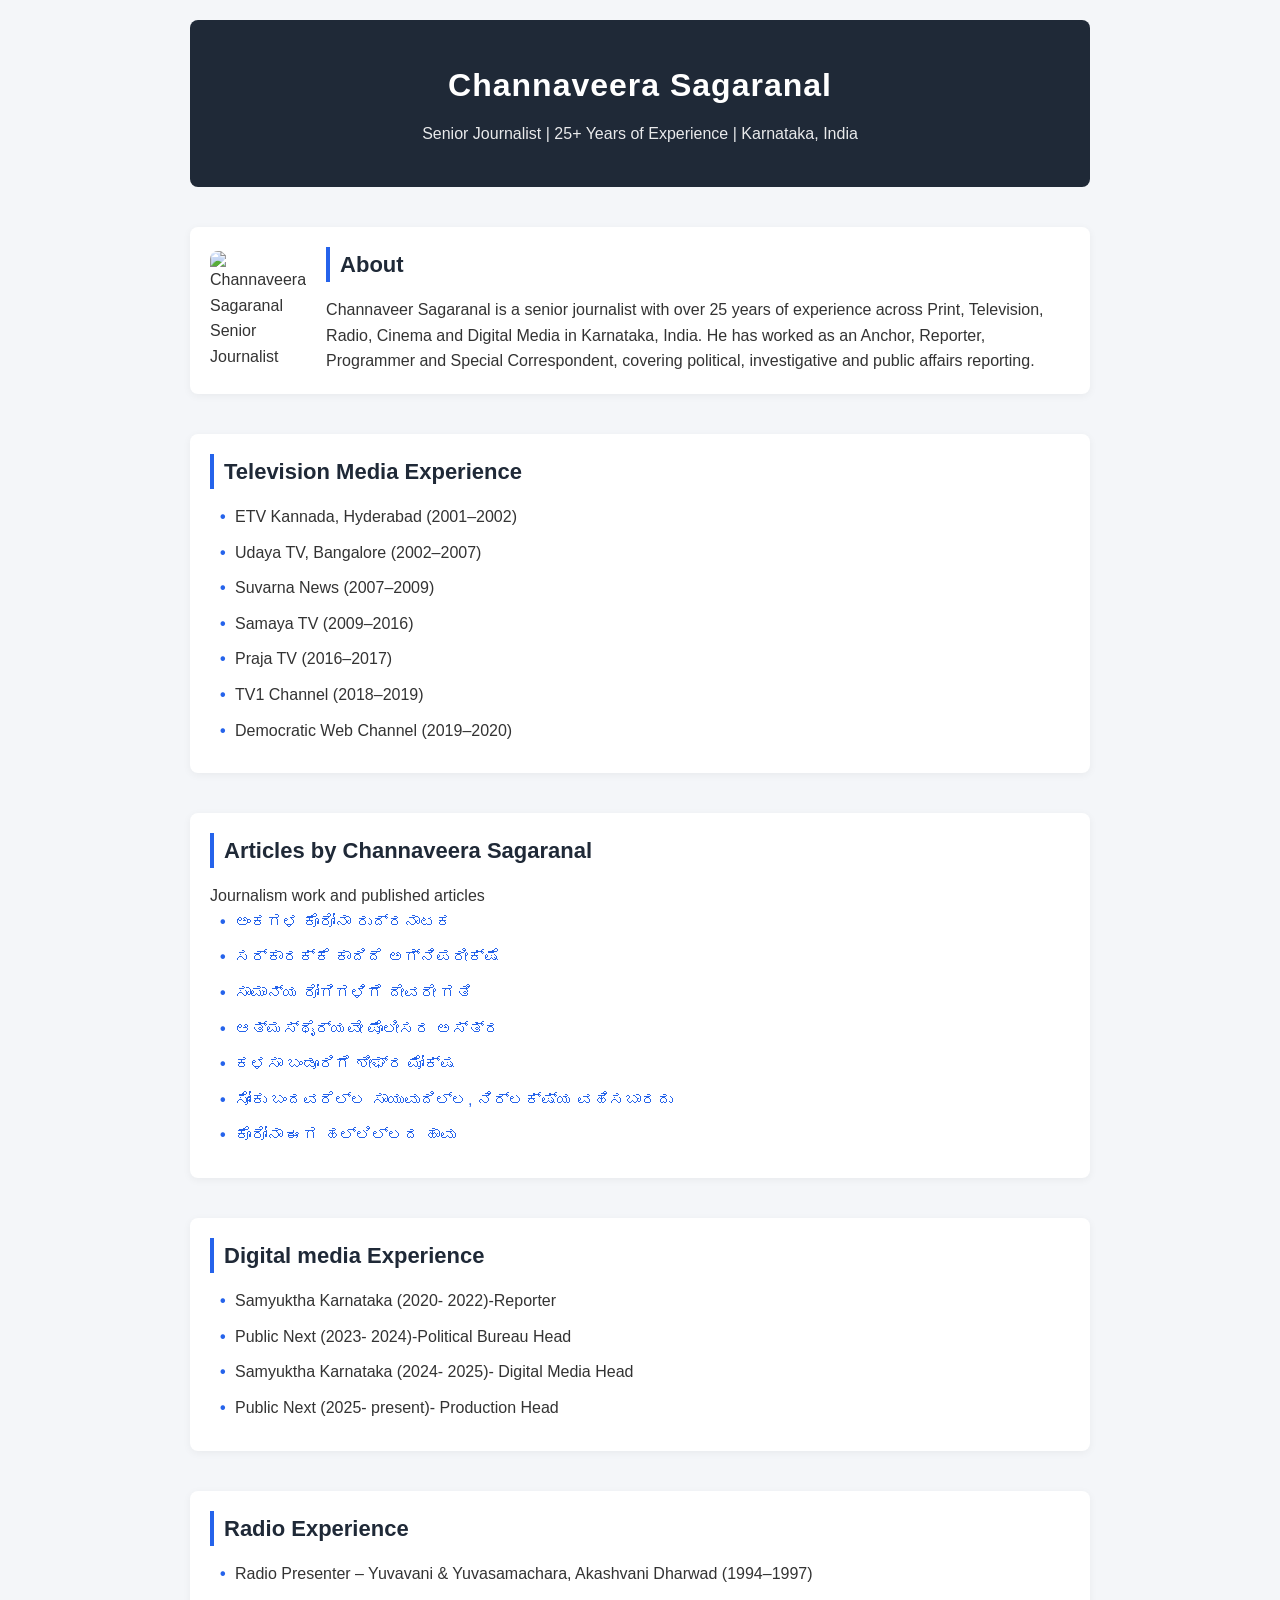
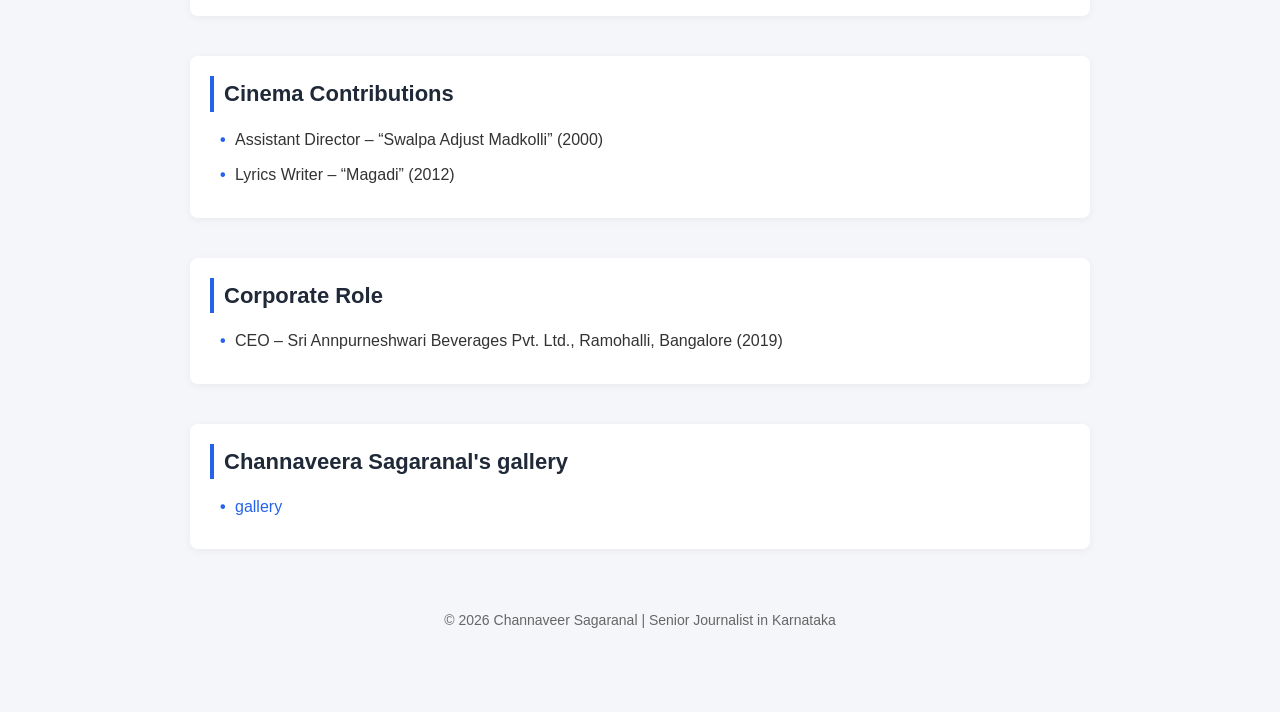
==== index.html @ fa9f724e "Add files via upload add website files" ====
<!DOCTYPE html>
<html lang="en">
<head>
    <meta charset="UTF-8">
    <title>Channaveera Sagaranal – Senior Journalist in Karnataka | 25+ Years Experience</title>

    <meta name="description" content="Channaveera Sagaranal is a senior journalist in Karnataka, India with over 25 years of experience in print, television, radio, cinema and digital media. Currently Special Correspondent at Samyuka Karnataka.">
    
    <meta name="author" content="Channaveera Sagaranal">
    <meta name="viewport" content="width=device-width, initial-scale=1.0">
    <meta name="robots" content="index, follow">

    <!-- Open Graph -->
    <meta property="og:title" content="Channaveer Sagaranal – Senior Journalist">
    <meta property="og:description" content="25+ Years of Journalism Experience in Karnataka, India">
    <meta property="og:type" content="website">

    <!-- Structured Data -->
<script type="application/ld+json">
{
  "@context": "https://schema.org",
  "@type": "Person",
  "name": "Channaveera Sagaranal",
  "jobTitle": "Senior Journalist",
  "nationality": "Indian",
  "url": "https://channaveerasagaranal.com",
  "sameAs": [
    "https://www.facebook.com/share/1DcLo7NLi9/",
    "https://x.com/channaveera2016"
  ],
  "image": "https://channaveerasagaranal.com/images/channaveera-sagaranal.jpg"
}
</script>

    <link rel="stylesheet" href="style.css">
</head>

<body>

<header>
    <h1>Channaveera Sagaranal</h1>
    <p>Senior Journalist | 25+ Years of Experience | Karnataka, India</p>
</header>

<section class="about">
    <img src="/images/profile.jpg" alt="Channaveera Sagaranal Senior Journalist" >
    <div>
        <h2>About</h2>
        <p>
            Channaveer Sagaranal is a senior journalist with over 25 years of experience 
            across Print, Television, Radio, Cinema and Digital Media in Karnataka, India. 
            He has worked as an Anchor, Reporter, Programmer and Special Correspondent, 
            covering political, investigative and public affairs reporting.
        </p>
        
    </div>
</section>


<section>
    <h2>Television Media Experience</h2>
    <ul>
        <li>ETV Kannada, Hyderabad (2001–2002)</li>
        <li>Udaya TV, Bangalore (2002–2007)</li>
        <li>Suvarna News (2007–2009)</li>
        <li>Samaya TV (2009–2016)</li>
        <li>Praja TV (2016–2017)</li>
        <li>TV1 Channel (2018–2019)</li>
        <li>Democratic Web Channel (2019–2020)</li>
    </ul>
</section>
<section>
    <h2>Articles by Channaveera Sagaranal</h2>
    <p>Journalism work and published articles</p>
    <ul>
        <li><a href="/images/article4.jpg">ಅಂಕಗಳ ಕೊರೋನಾ ರುದ್ರನಾಟಕ</a></li>
        <li><a href="/images/article1.jpg">ಸರ್ಕಾರಕ್ಕೆ ಕಾದಿದೆ ಅಗ್ನಿಪರೀಕ್ಷೆ</a></li>
        <li><a href="/images/article2.jpg">ಸಾಮಾನ್ಯ ರೋಗಿಗಳಿಗೆ ದೇವರೇ ಗತಿ</a></li>
        <li><a href="/images/article3.jpg">ಆತ್ಮಸ್ಥೈರ್ಯವೇ ಪೊಲೀಸರ ಅಸ್ತ್ರ</a></li>
        <li><a href="/images/article5.jpg">ಕಳಸಾ ಬಂಡೂರಿಗೆ ಶೀಘ್ರ ಮೋಕ್ಷ</a></li>
        <li><a href="/images/article6.jpg">ಸೋಂಕು ಬಂದವರೆಲ್ಲ ಸಾಯುವುದಿಲ್ಲ, ನಿರ್ಲಕ್ಷ್ಯ ವಹಿಸಬಾರದು</a></li>
        <li><a href="/images/article7.jpg">ಕೊರೋನಾ ಈಗ ಹಲ್ಲಿಲ್ಲದ ಹಾವು</a></li>


    </ul>
    
</section>
<section>
    <h2>Digital media Experience</h2>
    <ul>
        <li>Samyuktha Karnataka (2020- 2022)-Reporter </li>
        <li>Public Next (2023- 2024)-Political Bureau Head</li>
        <li>Samyuktha Karnataka (2024- 2025)- Digital Media Head </li>
        <li>Public Next (2025- present)- Production Head </li>
    </ul>
</section>
<section>
    <h2>Radio Experience</h2>
    <ul>
        <li>Radio Presenter – Yuvavani & Yuvasamachara, Akashvani Dharwad (1994–1997)</li>
    </ul>
</section>

<section>
    <h2>Cinema Contributions</h2>
    <ul>
        <li>Assistant Director – “Swalpa Adjust Madkolli” (2000)</li>
        <li>Lyrics Writer – “Magadi” (2012)</li>
    </ul>
</section>

<section>
    <h2>Corporate Role</h2>
    <ul>
        <li>CEO – Sri Annpurneshwari Beverages Pvt. Ltd., Ramohalli, Bangalore (2019)</li>
    </ul>
</section>
<section>
    <h2>Channaveera Sagaranal's gallery</h2>
    <ul>
        <li><a href="/gallery.html">gallery</a></li>
    </ul>
</section> 

<footer>
    <p>© 2026 Channaveer Sagaranal | Senior Journalist in Karnataka</p>
</footer>

</body>
</html>
---- style.css ----
/* Reset */
* {
    margin: 0;
    padding: 0;
    box-sizing: border-box;
}

/* Body */
body {
    font-family: 'Segoe UI', Arial, sans-serif;
    line-height: 1.6;
    background-color: #f4f6f9;
    color: #333;
    padding: 20px;
}

/* Container */
section, header, footer {
    max-width: 900px;
    margin: auto;
    margin-bottom: 40px;
}

/* Header */
header {
    text-align: center;
    padding: 40px 20px;
    background-color: #1f2937;
    color: white;
    border-radius: 8px;
}
header:hover{
    background-color:black;
}
header h1 {
    font-size: 32px;
    margin-bottom: 10px;
    letter-spacing: 1px;
}

header p {
    font-size: 16px;
    opacity: 0.9;
}

/* Section Titles */
h2 {
    font-size: 22px;
    margin-bottom: 15px;
    color: #1f2937;
    border-left: 4px solid #2563eb;
    padding-left: 10px;
}

/* Lists */
ul {
    list-style: none;
    padding-left: 10px;
}

ul li {
    margin-bottom: 10px;
    padding-left: 15px;
    position: relative;
}

ul li::before {
    content: "•";
    color: #2563eb;
    font-weight: bold;
    position: absolute;
    left: 0;
}

/* About Section */
.about {
    display: flex;
    align-items: center;
    gap: 20px;
    background: white;
    padding: 20px;
    border-radius: 8px;
    box-shadow: 0 2px 8px rgba(0,0,0,0.05);
}

.about img {
    width: 180px;
    border-radius: 8px;
}

/* Sections */
section {
    background: white;
    padding: 20px;
    border-radius: 8px;
    box-shadow: 0 2px 8px rgba(0,0,0,0.05);
}

/* Links */
a {
    color: #2563eb;
    text-decoration: none;
}

a:hover {
    text-decoration: underline;
}

/* Footer */
footer {
    text-align: center;
    font-size: 14px;
    color: #666;
    padding: 20px;
}

/* Mobile Responsive */
@media (max-width: 768px) {
    .about {
        flex-direction: column;
        text-align: center;
    }

    .about img {
        width: 140px;
    }

    header h1 {
        font-size: 26px;
    }
}
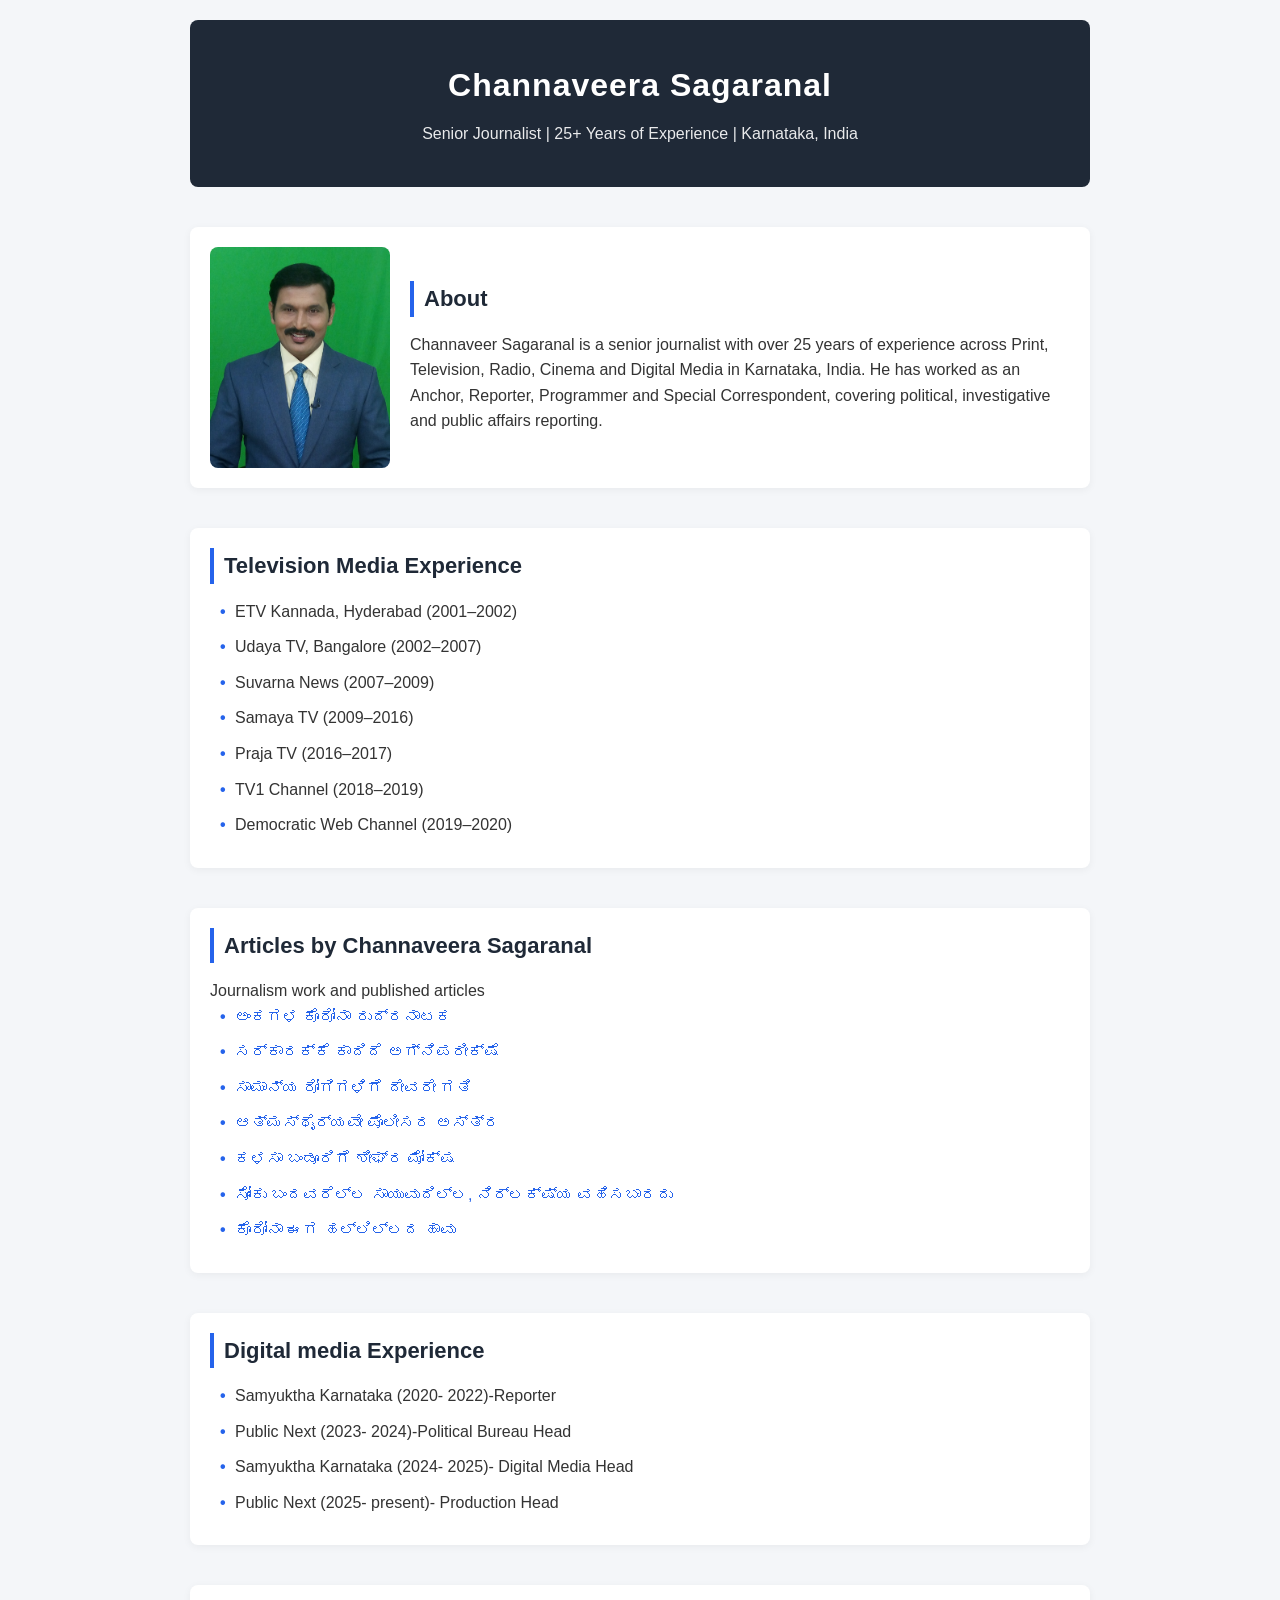
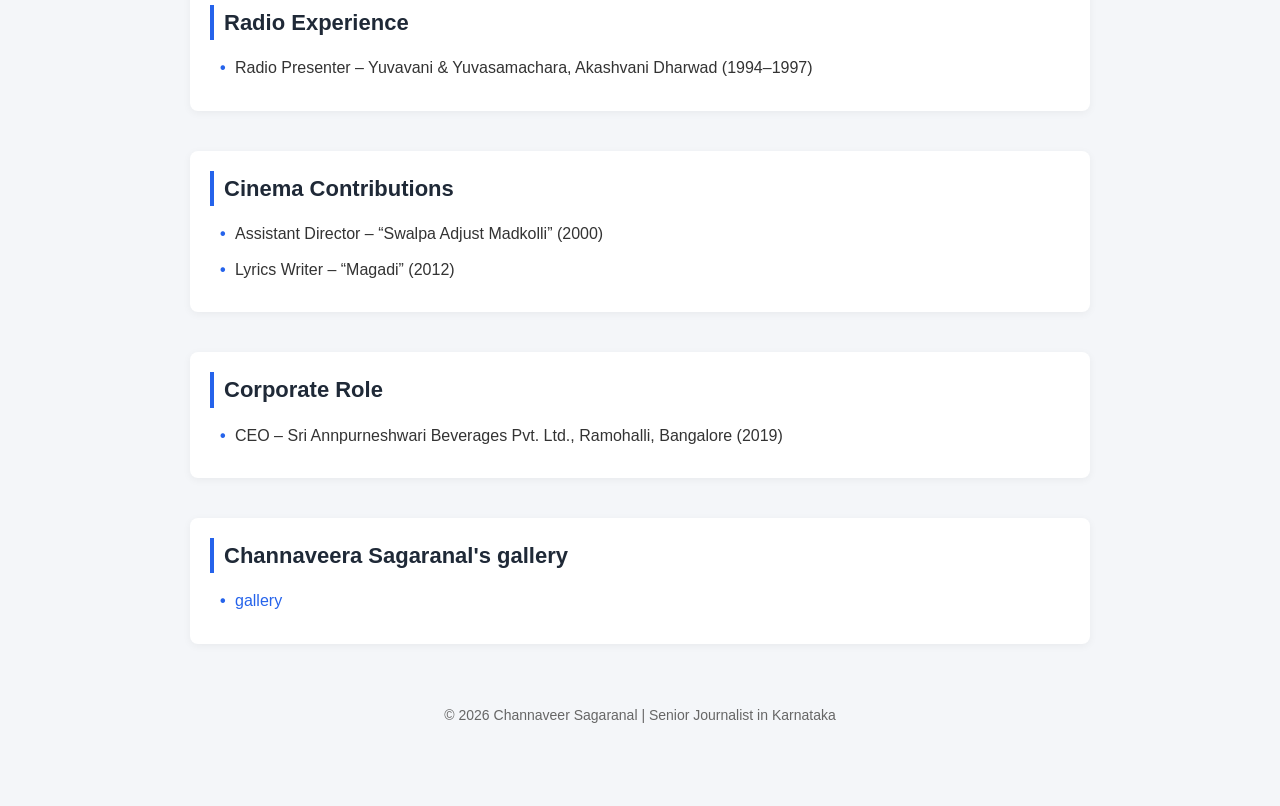
==== commit 5637478b: "Initial commit with all website files including images and videos" ====
--- a/index.html
+++ b/index.html
@@ -1,130 +1,130 @@
-<!DOCTYPE html>
-<html lang="en">
-<head>
-    <meta charset="UTF-8">
-    <title>Channaveera Sagaranal – Senior Journalist in Karnataka | 25+ Years Experience</title>
-
-    <meta name="description" content="Channaveera Sagaranal is a senior journalist in Karnataka, India with over 25 years of experience in print, television, radio, cinema and digital media. Currently Special Correspondent at Samyuka Karnataka.">
-    
-    <meta name="author" content="Channaveera Sagaranal">
-    <meta name="viewport" content="width=device-width, initial-scale=1.0">
-    <meta name="robots" content="index, follow">
-
-    <!-- Open Graph -->
-    <meta property="og:title" content="Channaveer Sagaranal – Senior Journalist">
-    <meta property="og:description" content="25+ Years of Journalism Experience in Karnataka, India">
-    <meta property="og:type" content="website">
-
-    <!-- Structured Data -->
-<script type="application/ld+json">
-{
-  "@context": "https://schema.org",
-  "@type": "Person",
-  "name": "Channaveera Sagaranal",
-  "jobTitle": "Senior Journalist",
-  "nationality": "Indian",
-  "url": "https://channaveerasagaranal.com",
-  "sameAs": [
-    "https://www.facebook.com/share/1DcLo7NLi9/",
-    "https://x.com/channaveera2016"
-  ],
-  "image": "https://channaveerasagaranal.com/images/channaveera-sagaranal.jpg"
-}
-</script>
-
-    <link rel="stylesheet" href="style.css">
-</head>
-
-<body>
-
-<header>
-    <h1>Channaveera Sagaranal</h1>
-    <p>Senior Journalist | 25+ Years of Experience | Karnataka, India</p>
-</header>
-
-<section class="about">
-    <img src="/images/profile.jpg" alt="Channaveera Sagaranal Senior Journalist" >
-    <div>
-        <h2>About</h2>
-        <p>
-            Channaveer Sagaranal is a senior journalist with over 25 years of experience 
-            across Print, Television, Radio, Cinema and Digital Media in Karnataka, India. 
-            He has worked as an Anchor, Reporter, Programmer and Special Correspondent, 
-            covering political, investigative and public affairs reporting.
-        </p>
-        
-    </div>
-</section>
-
-
-<section>
-    <h2>Television Media Experience</h2>
-    <ul>
-        <li>ETV Kannada, Hyderabad (2001–2002)</li>
-        <li>Udaya TV, Bangalore (2002–2007)</li>
-        <li>Suvarna News (2007–2009)</li>
-        <li>Samaya TV (2009–2016)</li>
-        <li>Praja TV (2016–2017)</li>
-        <li>TV1 Channel (2018–2019)</li>
-        <li>Democratic Web Channel (2019–2020)</li>
-    </ul>
-</section>
-<section>
-    <h2>Articles by Channaveera Sagaranal</h2>
-    <p>Journalism work and published articles</p>
-    <ul>
-        <li><a href="/images/article4.jpg">ಅಂಕಗಳ ಕೊರೋನಾ ರುದ್ರನಾಟಕ</a></li>
-        <li><a href="/images/article1.jpg">ಸರ್ಕಾರಕ್ಕೆ ಕಾದಿದೆ ಅಗ್ನಿಪರೀಕ್ಷೆ</a></li>
-        <li><a href="/images/article2.jpg">ಸಾಮಾನ್ಯ ರೋಗಿಗಳಿಗೆ ದೇವರೇ ಗತಿ</a></li>
-        <li><a href="/images/article3.jpg">ಆತ್ಮಸ್ಥೈರ್ಯವೇ ಪೊಲೀಸರ ಅಸ್ತ್ರ</a></li>
-        <li><a href="/images/article5.jpg">ಕಳಸಾ ಬಂಡೂರಿಗೆ ಶೀಘ್ರ ಮೋಕ್ಷ</a></li>
-        <li><a href="/images/article6.jpg">ಸೋಂಕು ಬಂದವರೆಲ್ಲ ಸಾಯುವುದಿಲ್ಲ, ನಿರ್ಲಕ್ಷ್ಯ ವಹಿಸಬಾರದು</a></li>
-        <li><a href="/images/article7.jpg">ಕೊರೋನಾ ಈಗ ಹಲ್ಲಿಲ್ಲದ ಹಾವು</a></li>
-
-
-    </ul>
-    
-</section>
-<section>
-    <h2>Digital media Experience</h2>
-    <ul>
-        <li>Samyuktha Karnataka (2020- 2022)-Reporter </li>
-        <li>Public Next (2023- 2024)-Political Bureau Head</li>
-        <li>Samyuktha Karnataka (2024- 2025)- Digital Media Head </li>
-        <li>Public Next (2025- present)- Production Head </li>
-    </ul>
-</section>
-<section>
-    <h2>Radio Experience</h2>
-    <ul>
-        <li>Radio Presenter – Yuvavani & Yuvasamachara, Akashvani Dharwad (1994–1997)</li>
-    </ul>
-</section>
-
-<section>
-    <h2>Cinema Contributions</h2>
-    <ul>
-        <li>Assistant Director – “Swalpa Adjust Madkolli” (2000)</li>
-        <li>Lyrics Writer – “Magadi” (2012)</li>
-    </ul>
-</section>
-
-<section>
-    <h2>Corporate Role</h2>
-    <ul>
-        <li>CEO – Sri Annpurneshwari Beverages Pvt. Ltd., Ramohalli, Bangalore (2019)</li>
-    </ul>
-</section>
-<section>
-    <h2>Channaveera Sagaranal's gallery</h2>
-    <ul>
-        <li><a href="/gallery.html">gallery</a></li>
-    </ul>
-</section> 
-
-<footer>
-    <p>© 2026 Channaveer Sagaranal | Senior Journalist in Karnataka</p>
-</footer>
-
-</body>
+<!DOCTYPE html>
+<html lang="en">
+<head>
+    <meta charset="UTF-8">
+    <title>Channaveera Sagaranal – Senior Journalist in Karnataka | 25+ Years Experience</title>
+
+    <meta name="description" content="Channaveera Sagaranal is a senior journalist in Karnataka, India with over 25 years of experience in print, television, radio, cinema and digital media. Currently Special Correspondent at Samyuka Karnataka.">
+    
+    <meta name="author" content="Channaveera Sagaranal">
+    <meta name="viewport" content="width=device-width, initial-scale=1.0">
+    <meta name="robots" content="index, follow">
+
+    <!-- Open Graph -->
+    <meta property="og:title" content="Channaveer Sagaranal – Senior Journalist">
+    <meta property="og:description" content="25+ Years of Journalism Experience in Karnataka, India">
+    <meta property="og:type" content="website">
+
+    <!-- Structured Data -->
+<script type="application/ld+json">
+{
+  "@context": "https://schema.org",
+  "@type": "Person",
+  "name": "Channaveera Sagaranal",
+  "jobTitle": "Senior Journalist",
+  "nationality": "Indian",
+  "url": "https://channaveerasagaranal.com",
+  "sameAs": [
+    "https://www.facebook.com/share/1DcLo7NLi9/",
+    "https://x.com/channaveera2016"
+  ],
+  "image": "https://channaveerasagaranal.com/images/channaveera-sagaranal.jpg"
+}
+</script>
+
+    <link rel="stylesheet" href="style.css">
+</head>
+
+<body>
+
+<header>
+    <h1>Channaveera Sagaranal</h1>
+    <p>Senior Journalist | 25+ Years of Experience | Karnataka, India</p>
+</header>
+
+<section class="about">
+    <img src="/images/profile.jpg" alt="Channaveera Sagaranal Senior Journalist" >
+    <div>
+        <h2>About</h2>
+        <p>
+            Channaveer Sagaranal is a senior journalist with over 25 years of experience 
+            across Print, Television, Radio, Cinema and Digital Media in Karnataka, India. 
+            He has worked as an Anchor, Reporter, Programmer and Special Correspondent, 
+            covering political, investigative and public affairs reporting.
+        </p>
+        
+    </div>
+</section>
+
+
+<section>
+    <h2>Television Media Experience</h2>
+    <ul>
+        <li>ETV Kannada, Hyderabad (2001–2002)</li>
+        <li>Udaya TV, Bangalore (2002–2007)</li>
+        <li>Suvarna News (2007–2009)</li>
+        <li>Samaya TV (2009–2016)</li>
+        <li>Praja TV (2016–2017)</li>
+        <li>TV1 Channel (2018–2019)</li>
+        <li>Democratic Web Channel (2019–2020)</li>
+    </ul>
+</section>
+<section>
+    <h2>Articles by Channaveera Sagaranal</h2>
+    <p>Journalism work and published articles</p>
+    <ul>
+        <li><a href="/images/article4.jpg">ಅಂಕಗಳ ಕೊರೋನಾ ರುದ್ರನಾಟಕ</a></li>
+        <li><a href="/images/article1.jpg">ಸರ್ಕಾರಕ್ಕೆ ಕಾದಿದೆ ಅಗ್ನಿಪರೀಕ್ಷೆ</a></li>
+        <li><a href="/images/article2.jpg">ಸಾಮಾನ್ಯ ರೋಗಿಗಳಿಗೆ ದೇವರೇ ಗತಿ</a></li>
+        <li><a href="/images/article3.jpg">ಆತ್ಮಸ್ಥೈರ್ಯವೇ ಪೊಲೀಸರ ಅಸ್ತ್ರ</a></li>
+        <li><a href="/images/article5.jpg">ಕಳಸಾ ಬಂಡೂರಿಗೆ ಶೀಘ್ರ ಮೋಕ್ಷ</a></li>
+        <li><a href="/images/article6.jpg">ಸೋಂಕು ಬಂದವರೆಲ್ಲ ಸಾಯುವುದಿಲ್ಲ, ನಿರ್ಲಕ್ಷ್ಯ ವಹಿಸಬಾರದು</a></li>
+        <li><a href="/images/article7.jpg">ಕೊರೋನಾ ಈಗ ಹಲ್ಲಿಲ್ಲದ ಹಾವು</a></li>
+
+
+    </ul>
+    
+</section>
+<section>
+    <h2>Digital media Experience</h2>
+    <ul>
+        <li>Samyuktha Karnataka (2020- 2022)-Reporter </li>
+        <li>Public Next (2023- 2024)-Political Bureau Head</li>
+        <li>Samyuktha Karnataka (2024- 2025)- Digital Media Head </li>
+        <li>Public Next (2025- present)- Production Head </li>
+    </ul>
+</section>
+<section>
+    <h2>Radio Experience</h2>
+    <ul>
+        <li>Radio Presenter – Yuvavani & Yuvasamachara, Akashvani Dharwad (1994–1997)</li>
+    </ul>
+</section>
+
+<section>
+    <h2>Cinema Contributions</h2>
+    <ul>
+        <li>Assistant Director – “Swalpa Adjust Madkolli” (2000)</li>
+        <li>Lyrics Writer – “Magadi” (2012)</li>
+    </ul>
+</section>
+
+<section>
+    <h2>Corporate Role</h2>
+    <ul>
+        <li>CEO – Sri Annpurneshwari Beverages Pvt. Ltd., Ramohalli, Bangalore (2019)</li>
+    </ul>
+</section>
+<section>
+    <h2>Channaveera Sagaranal's gallery</h2>
+    <ul>
+        <li><a href="/gallery.html">gallery</a></li>
+    </ul>
+</section> 
+
+<footer>
+    <p>© 2026 Channaveer Sagaranal | Senior Journalist in Karnataka</p>
+</footer>
+
+</body>
 </html>
--- a/style.css
+++ b/style.css
@@ -1,131 +1,131 @@
-/* Reset */
-* {
-    margin: 0;
-    padding: 0;
-    box-sizing: border-box;
-}
-
-/* Body */
-body {
-    font-family: 'Segoe UI', Arial, sans-serif;
-    line-height: 1.6;
-    background-color: #f4f6f9;
-    color: #333;
-    padding: 20px;
-}
-
-/* Container */
-section, header, footer {
-    max-width: 900px;
-    margin: auto;
-    margin-bottom: 40px;
-}
-
-/* Header */
-header {
-    text-align: center;
-    padding: 40px 20px;
-    background-color: #1f2937;
-    color: white;
-    border-radius: 8px;
-}
-header:hover{
-    background-color:black;
-}
-header h1 {
-    font-size: 32px;
-    margin-bottom: 10px;
-    letter-spacing: 1px;
-}
-
-header p {
-    font-size: 16px;
-    opacity: 0.9;
-}
-
-/* Section Titles */
-h2 {
-    font-size: 22px;
-    margin-bottom: 15px;
-    color: #1f2937;
-    border-left: 4px solid #2563eb;
-    padding-left: 10px;
-}
-
-/* Lists */
-ul {
-    list-style: none;
-    padding-left: 10px;
-}
-
-ul li {
-    margin-bottom: 10px;
-    padding-left: 15px;
-    position: relative;
-}
-
-ul li::before {
-    content: "•";
-    color: #2563eb;
-    font-weight: bold;
-    position: absolute;
-    left: 0;
-}
-
-/* About Section */
-.about {
-    display: flex;
-    align-items: center;
-    gap: 20px;
-    background: white;
-    padding: 20px;
-    border-radius: 8px;
-    box-shadow: 0 2px 8px rgba(0,0,0,0.05);
-}
-
-.about img {
-    width: 180px;
-    border-radius: 8px;
-}
-
-/* Sections */
-section {
-    background: white;
-    padding: 20px;
-    border-radius: 8px;
-    box-shadow: 0 2px 8px rgba(0,0,0,0.05);
-}
-
-/* Links */
-a {
-    color: #2563eb;
-    text-decoration: none;
-}
-
-a:hover {
-    text-decoration: underline;
-}
-
-/* Footer */
-footer {
-    text-align: center;
-    font-size: 14px;
-    color: #666;
-    padding: 20px;
-}
-
-/* Mobile Responsive */
-@media (max-width: 768px) {
-    .about {
-        flex-direction: column;
-        text-align: center;
-    }
-
-    .about img {
-        width: 140px;
-    }
-
-    header h1 {
-        font-size: 26px;
-    }
+/* Reset */
+* {
+    margin: 0;
+    padding: 0;
+    box-sizing: border-box;
+}
+
+/* Body */
+body {
+    font-family: 'Segoe UI', Arial, sans-serif;
+    line-height: 1.6;
+    background-color: #f4f6f9;
+    color: #333;
+    padding: 20px;
+}
+
+/* Container */
+section, header, footer {
+    max-width: 900px;
+    margin: auto;
+    margin-bottom: 40px;
+}
+
+/* Header */
+header {
+    text-align: center;
+    padding: 40px 20px;
+    background-color: #1f2937;
+    color: white;
+    border-radius: 8px;
+}
+header:hover{
+    background-color:black;
+}
+header h1 {
+    font-size: 32px;
+    margin-bottom: 10px;
+    letter-spacing: 1px;
+}
+
+header p {
+    font-size: 16px;
+    opacity: 0.9;
+}
+
+/* Section Titles */
+h2 {
+    font-size: 22px;
+    margin-bottom: 15px;
+    color: #1f2937;
+    border-left: 4px solid #2563eb;
+    padding-left: 10px;
+}
+
+/* Lists */
+ul {
+    list-style: none;
+    padding-left: 10px;
+}
+
+ul li {
+    margin-bottom: 10px;
+    padding-left: 15px;
+    position: relative;
+}
+
+ul li::before {
+    content: "•";
+    color: #2563eb;
+    font-weight: bold;
+    position: absolute;
+    left: 0;
+}
+
+/* About Section */
+.about {
+    display: flex;
+    align-items: center;
+    gap: 20px;
+    background: white;
+    padding: 20px;
+    border-radius: 8px;
+    box-shadow: 0 2px 8px rgba(0,0,0,0.05);
+}
+
+.about img {
+    width: 180px;
+    border-radius: 8px;
+}
+
+/* Sections */
+section {
+    background: white;
+    padding: 20px;
+    border-radius: 8px;
+    box-shadow: 0 2px 8px rgba(0,0,0,0.05);
+}
+
+/* Links */
+a {
+    color: #2563eb;
+    text-decoration: none;
+}
+
+a:hover {
+    text-decoration: underline;
+}
+
+/* Footer */
+footer {
+    text-align: center;
+    font-size: 14px;
+    color: #666;
+    padding: 20px;
+}
+
+/* Mobile Responsive */
+@media (max-width: 768px) {
+    .about {
+        flex-direction: column;
+        text-align: center;
+    }
+
+    .about img {
+        width: 140px;
+    }
+
+    header h1 {
+        font-size: 26px;
+    }
 }
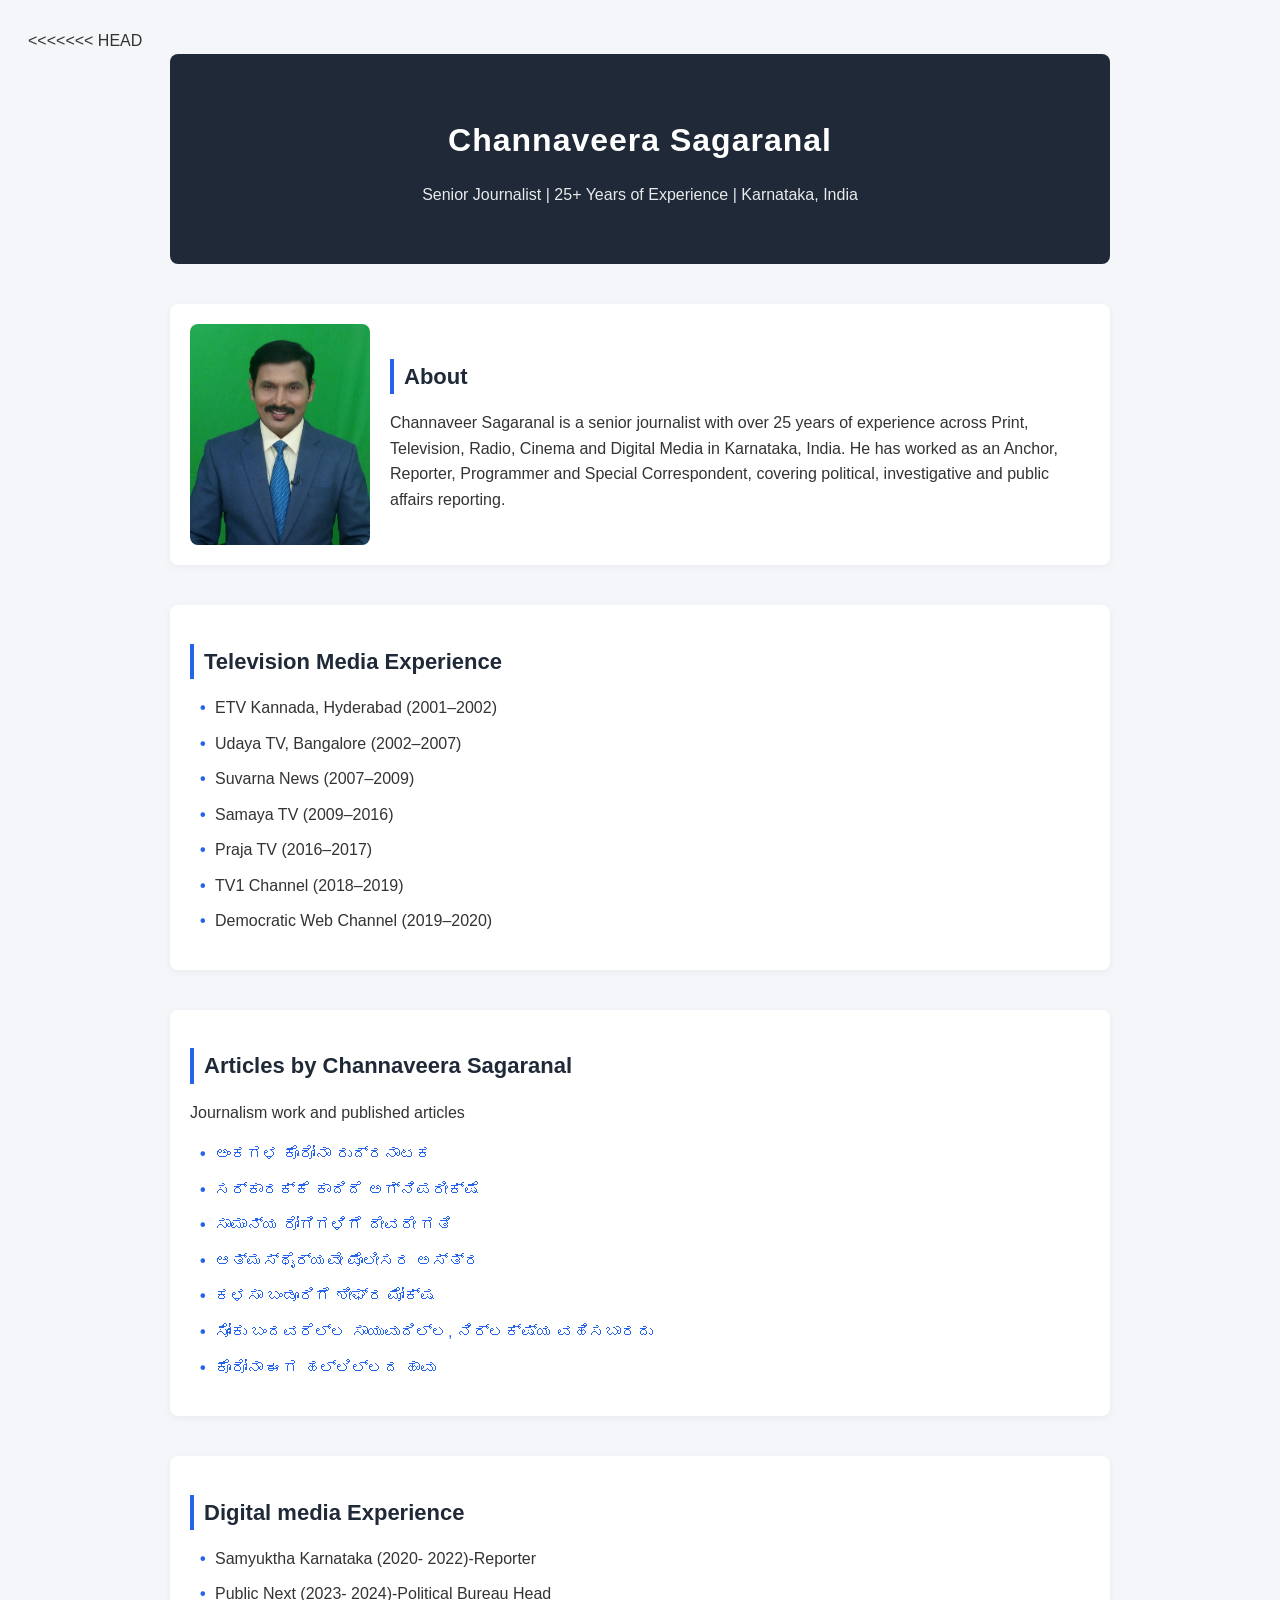
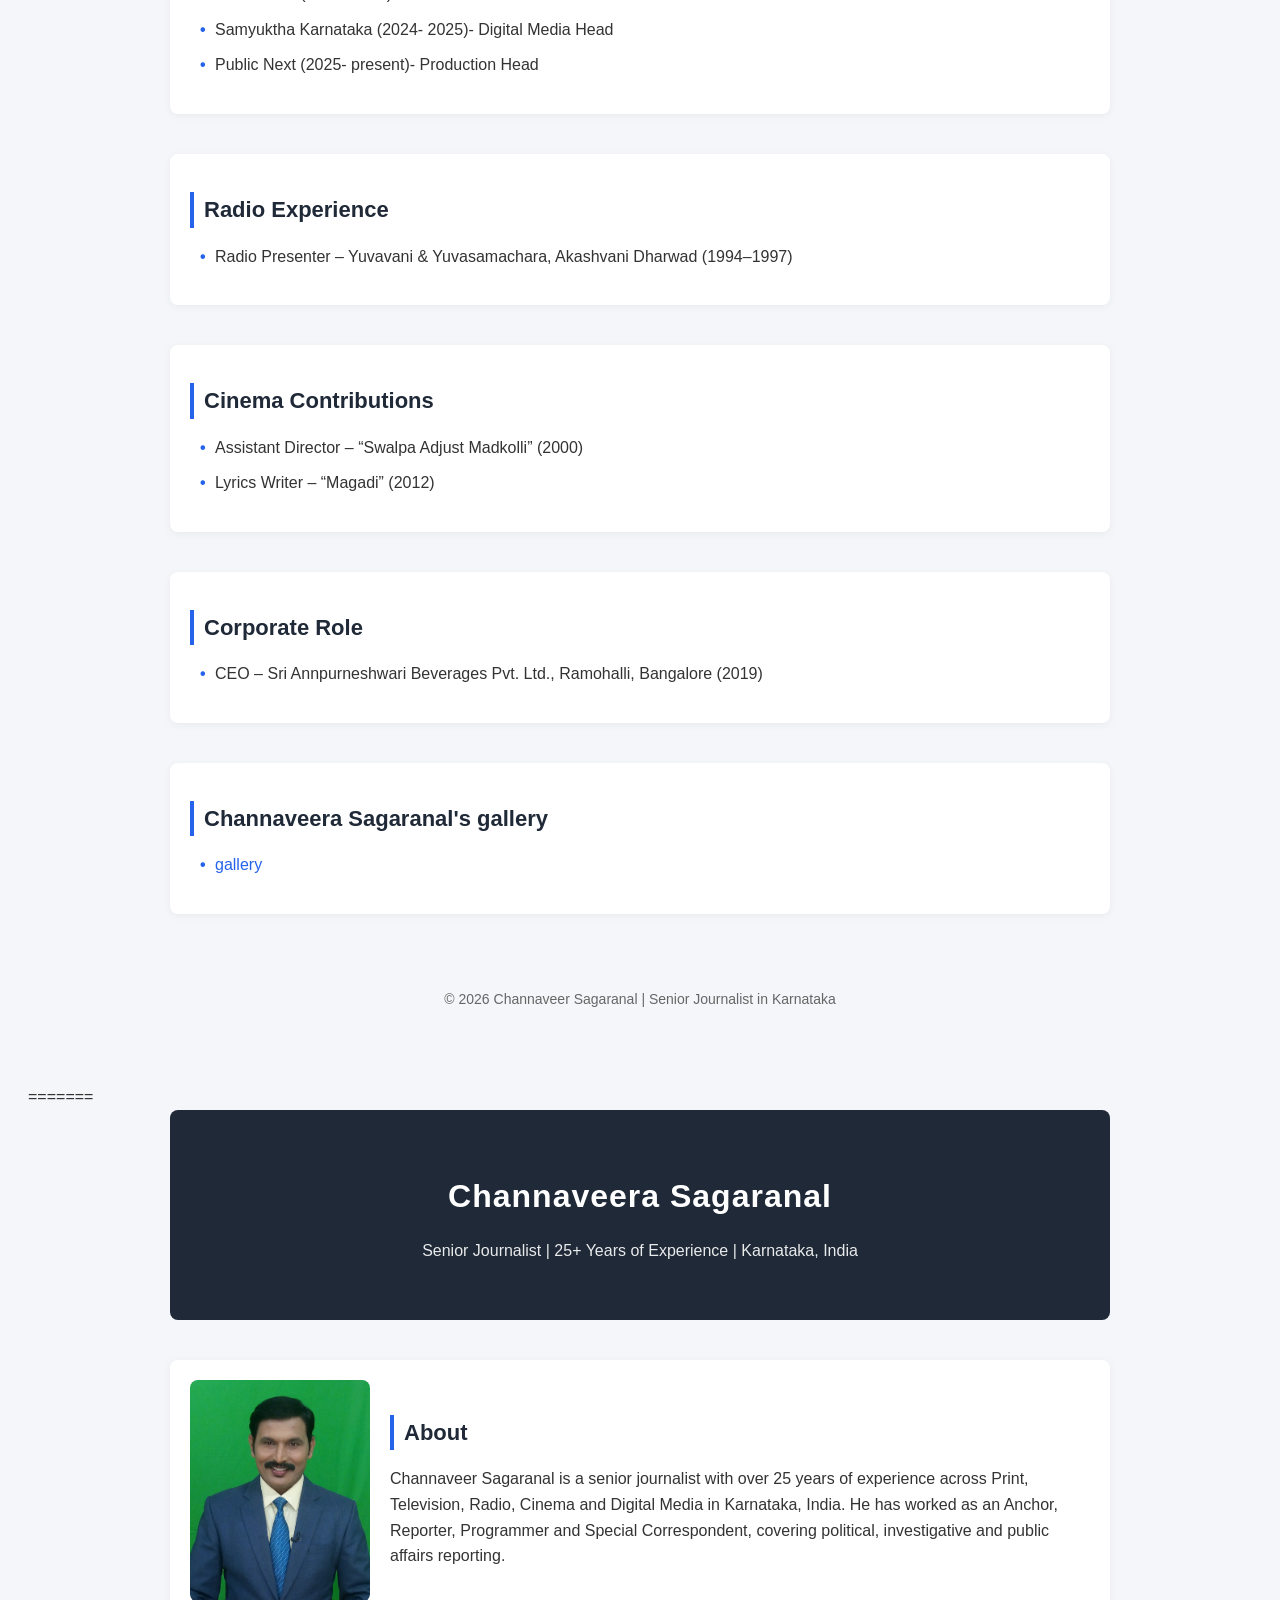
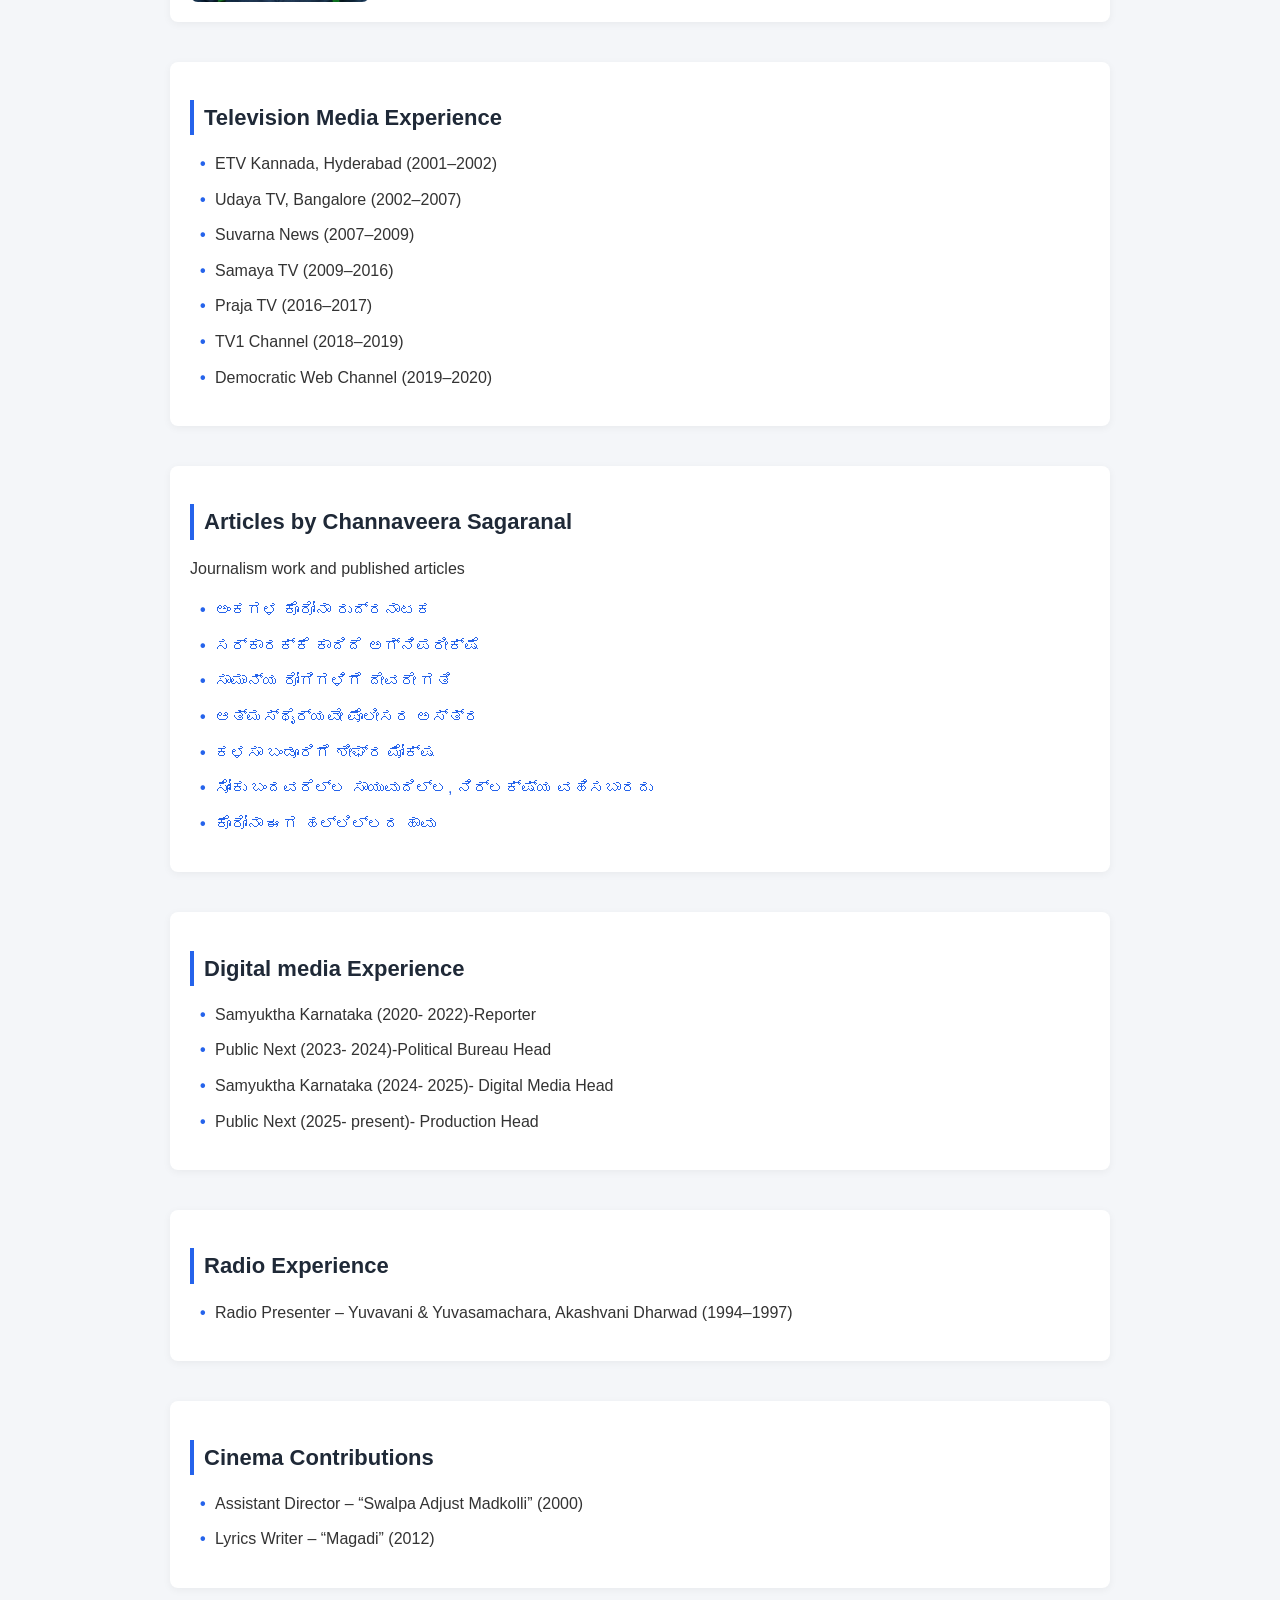
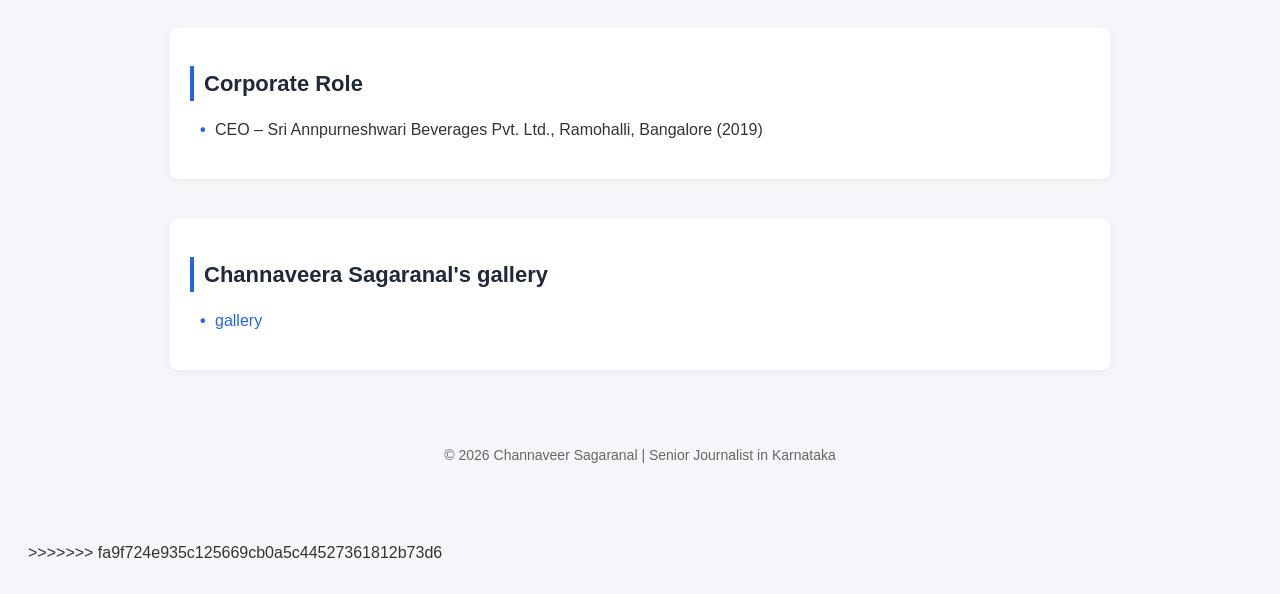
==== commit 26170c30: "Prepare local files for push" ====
--- a/index.html
+++ b/index.html
@@ -1,3 +1,4 @@
+<<<<<<< HEAD
 <!DOCTYPE html>
 <html lang="en">
 <head>
@@ -14,6 +15,7 @@
     <meta property="og:title" content="Channaveer Sagaranal – Senior Journalist">
     <meta property="og:description" content="25+ Years of Journalism Experience in Karnataka, India">
     <meta property="og:type" content="website">
+    <meta name="google-site-verification" content="HI4ac5MvQJ4EtyyLl8976X5eSU1fTqtN4-tJLHvP28A" />
 
     <!-- Structured Data -->
 <script type="application/ld+json">
@@ -127,4 +129,135 @@
 </footer>
 
 </body>
+=======
+<!DOCTYPE html>
+<html lang="en">
+<head>
+    <meta charset="UTF-8">
+    <title>Channaveera Sagaranal – Senior Journalist in Karnataka | 25+ Years Experience</title>
+
+    <meta name="description" content="Channaveera Sagaranal is a senior journalist in Karnataka, India with over 25 years of experience in print, television, radio, cinema and digital media. Currently Special Correspondent at Samyuka Karnataka.">
+    
+    <meta name="author" content="Channaveera Sagaranal">
+    <meta name="viewport" content="width=device-width, initial-scale=1.0">
+    <meta name="robots" content="index, follow">
+
+    <!-- Open Graph -->
+    <meta property="og:title" content="Channaveer Sagaranal – Senior Journalist">
+    <meta property="og:description" content="25+ Years of Journalism Experience in Karnataka, India">
+    <meta property="og:type" content="website">
+
+    <!-- Structured Data -->
+<script type="application/ld+json">
+{
+  "@context": "https://schema.org",
+  "@type": "Person",
+  "name": "Channaveera Sagaranal",
+  "jobTitle": "Senior Journalist",
+  "nationality": "Indian",
+  "url": "https://channaveerasagaranal.com",
+  "sameAs": [
+    "https://www.facebook.com/share/1DcLo7NLi9/",
+    "https://x.com/channaveera2016"
+  ],
+  "image": "https://channaveerasagaranal.com/images/channaveera-sagaranal.jpg"
+}
+</script>
+
+    <link rel="stylesheet" href="style.css">
+</head>
+
+<body>
+
+<header>
+    <h1>Channaveera Sagaranal</h1>
+    <p>Senior Journalist | 25+ Years of Experience | Karnataka, India</p>
+</header>
+
+<section class="about">
+    <img src="/images/profile.jpg" alt="Channaveera Sagaranal Senior Journalist" >
+    <div>
+        <h2>About</h2>
+        <p>
+            Channaveer Sagaranal is a senior journalist with over 25 years of experience 
+            across Print, Television, Radio, Cinema and Digital Media in Karnataka, India. 
+            He has worked as an Anchor, Reporter, Programmer and Special Correspondent, 
+            covering political, investigative and public affairs reporting.
+        </p>
+        
+    </div>
+</section>
+
+
+<section>
+    <h2>Television Media Experience</h2>
+    <ul>
+        <li>ETV Kannada, Hyderabad (2001–2002)</li>
+        <li>Udaya TV, Bangalore (2002–2007)</li>
+        <li>Suvarna News (2007–2009)</li>
+        <li>Samaya TV (2009–2016)</li>
+        <li>Praja TV (2016–2017)</li>
+        <li>TV1 Channel (2018–2019)</li>
+        <li>Democratic Web Channel (2019–2020)</li>
+    </ul>
+</section>
+<section>
+    <h2>Articles by Channaveera Sagaranal</h2>
+    <p>Journalism work and published articles</p>
+    <ul>
+        <li><a href="/images/article4.jpg">ಅಂಕಗಳ ಕೊರೋನಾ ರುದ್ರನಾಟಕ</a></li>
+        <li><a href="/images/article1.jpg">ಸರ್ಕಾರಕ್ಕೆ ಕಾದಿದೆ ಅಗ್ನಿಪರೀಕ್ಷೆ</a></li>
+        <li><a href="/images/article2.jpg">ಸಾಮಾನ್ಯ ರೋಗಿಗಳಿಗೆ ದೇವರೇ ಗತಿ</a></li>
+        <li><a href="/images/article3.jpg">ಆತ್ಮಸ್ಥೈರ್ಯವೇ ಪೊಲೀಸರ ಅಸ್ತ್ರ</a></li>
+        <li><a href="/images/article5.jpg">ಕಳಸಾ ಬಂಡೂರಿಗೆ ಶೀಘ್ರ ಮೋಕ್ಷ</a></li>
+        <li><a href="/images/article6.jpg">ಸೋಂಕು ಬಂದವರೆಲ್ಲ ಸಾಯುವುದಿಲ್ಲ, ನಿರ್ಲಕ್ಷ್ಯ ವಹಿಸಬಾರದು</a></li>
+        <li><a href="/images/article7.jpg">ಕೊರೋನಾ ಈಗ ಹಲ್ಲಿಲ್ಲದ ಹಾವು</a></li>
+
+
+    </ul>
+    
+</section>
+<section>
+    <h2>Digital media Experience</h2>
+    <ul>
+        <li>Samyuktha Karnataka (2020- 2022)-Reporter </li>
+        <li>Public Next (2023- 2024)-Political Bureau Head</li>
+        <li>Samyuktha Karnataka (2024- 2025)- Digital Media Head </li>
+        <li>Public Next (2025- present)- Production Head </li>
+    </ul>
+</section>
+<section>
+    <h2>Radio Experience</h2>
+    <ul>
+        <li>Radio Presenter – Yuvavani & Yuvasamachara, Akashvani Dharwad (1994–1997)</li>
+    </ul>
+</section>
+
+<section>
+    <h2>Cinema Contributions</h2>
+    <ul>
+        <li>Assistant Director – “Swalpa Adjust Madkolli” (2000)</li>
+        <li>Lyrics Writer – “Magadi” (2012)</li>
+    </ul>
+</section>
+
+<section>
+    <h2>Corporate Role</h2>
+    <ul>
+        <li>CEO – Sri Annpurneshwari Beverages Pvt. Ltd., Ramohalli, Bangalore (2019)</li>
+    </ul>
+</section>
+<section>
+    <h2>Channaveera Sagaranal's gallery</h2>
+    <ul>
+        <li><a href="/gallery.html">gallery</a></li>
+    </ul>
+</section> 
+
+<footer>
+    <p>© 2026 Channaveer Sagaranal | Senior Journalist in Karnataka</p>
+</footer>
+
+</body>
+>>>>>>> fa9f724e935c125669cb0a5c44527361812b73d6
 </html>
--- a/style.css
+++ b/style.css
@@ -1,3 +1,4 @@
+<<<<<<< HEAD
 /* Reset */
 * {
     margin: 0;
@@ -128,4 +129,136 @@
     header h1 {
         font-size: 26px;
     }
+=======
+/* Reset */
+* {
+    margin: 0;
+    padding: 0;
+    box-sizing: border-box;
+}
+
+/* Body */
+body {
+    font-family: 'Segoe UI', Arial, sans-serif;
+    line-height: 1.6;
+    background-color: #f4f6f9;
+    color: #333;
+    padding: 20px;
+}
+
+/* Container */
+section, header, footer {
+    max-width: 900px;
+    margin: auto;
+    margin-bottom: 40px;
+}
+
+/* Header */
+header {
+    text-align: center;
+    padding: 40px 20px;
+    background-color: #1f2937;
+    color: white;
+    border-radius: 8px;
+}
+header:hover{
+    background-color:black;
+}
+header h1 {
+    font-size: 32px;
+    margin-bottom: 10px;
+    letter-spacing: 1px;
+}
+
+header p {
+    font-size: 16px;
+    opacity: 0.9;
+}
+
+/* Section Titles */
+h2 {
+    font-size: 22px;
+    margin-bottom: 15px;
+    color: #1f2937;
+    border-left: 4px solid #2563eb;
+    padding-left: 10px;
+}
+
+/* Lists */
+ul {
+    list-style: none;
+    padding-left: 10px;
+}
+
+ul li {
+    margin-bottom: 10px;
+    padding-left: 15px;
+    position: relative;
+}
+
+ul li::before {
+    content: "•";
+    color: #2563eb;
+    font-weight: bold;
+    position: absolute;
+    left: 0;
+}
+
+/* About Section */
+.about {
+    display: flex;
+    align-items: center;
+    gap: 20px;
+    background: white;
+    padding: 20px;
+    border-radius: 8px;
+    box-shadow: 0 2px 8px rgba(0,0,0,0.05);
+}
+
+.about img {
+    width: 180px;
+    border-radius: 8px;
+}
+
+/* Sections */
+section {
+    background: white;
+    padding: 20px;
+    border-radius: 8px;
+    box-shadow: 0 2px 8px rgba(0,0,0,0.05);
+}
+
+/* Links */
+a {
+    color: #2563eb;
+    text-decoration: none;
+}
+
+a:hover {
+    text-decoration: underline;
+}
+
+/* Footer */
+footer {
+    text-align: center;
+    font-size: 14px;
+    color: #666;
+    padding: 20px;
+}
+
+/* Mobile Responsive */
+@media (max-width: 768px) {
+    .about {
+        flex-direction: column;
+        text-align: center;
+    }
+
+    .about img {
+        width: 140px;
+    }
+
+    header h1 {
+        font-size: 26px;
+    }
+>>>>>>> fa9f724e935c125669cb0a5c44527361812b73d6
 }
--- a/style.css
+++ b/style.css
@@ -1,3 +1,4 @@
+<<<<<<< HEAD
 /* Reset */
 * {
     margin: 0;
@@ -128,4 +129,136 @@
     header h1 {
         font-size: 26px;
     }
+=======
+/* Reset */
+* {
+    margin: 0;
+    padding: 0;
+    box-sizing: border-box;
+}
+
+/* Body */
+body {
+    font-family: 'Segoe UI', Arial, sans-serif;
+    line-height: 1.6;
+    background-color: #f4f6f9;
+    color: #333;
+    padding: 20px;
+}
+
+/* Container */
+section, header, footer {
+    max-width: 900px;
+    margin: auto;
+    margin-bottom: 40px;
+}
+
+/* Header */
+header {
+    text-align: center;
+    padding: 40px 20px;
+    background-color: #1f2937;
+    color: white;
+    border-radius: 8px;
+}
+header:hover{
+    background-color:black;
+}
+header h1 {
+    font-size: 32px;
+    margin-bottom: 10px;
+    letter-spacing: 1px;
+}
+
+header p {
+    font-size: 16px;
+    opacity: 0.9;
+}
+
+/* Section Titles */
+h2 {
+    font-size: 22px;
+    margin-bottom: 15px;
+    color: #1f2937;
+    border-left: 4px solid #2563eb;
+    padding-left: 10px;
+}
+
+/* Lists */
+ul {
+    list-style: none;
+    padding-left: 10px;
+}
+
+ul li {
+    margin-bottom: 10px;
+    padding-left: 15px;
+    position: relative;
+}
+
+ul li::before {
+    content: "•";
+    color: #2563eb;
+    font-weight: bold;
+    position: absolute;
+    left: 0;
+}
+
+/* About Section */
+.about {
+    display: flex;
+    align-items: center;
+    gap: 20px;
+    background: white;
+    padding: 20px;
+    border-radius: 8px;
+    box-shadow: 0 2px 8px rgba(0,0,0,0.05);
+}
+
+.about img {
+    width: 180px;
+    border-radius: 8px;
+}
+
+/* Sections */
+section {
+    background: white;
+    padding: 20px;
+    border-radius: 8px;
+    box-shadow: 0 2px 8px rgba(0,0,0,0.05);
+}
+
+/* Links */
+a {
+    color: #2563eb;
+    text-decoration: none;
+}
+
+a:hover {
+    text-decoration: underline;
+}
+
+/* Footer */
+footer {
+    text-align: center;
+    font-size: 14px;
+    color: #666;
+    padding: 20px;
+}
+
+/* Mobile Responsive */
+@media (max-width: 768px) {
+    .about {
+        flex-direction: column;
+        text-align: center;
+    }
+
+    .about img {
+        width: 140px;
+    }
+
+    header h1 {
+        font-size: 26px;
+    }
+>>>>>>> fa9f724e935c125669cb0a5c44527361812b73d6
 }
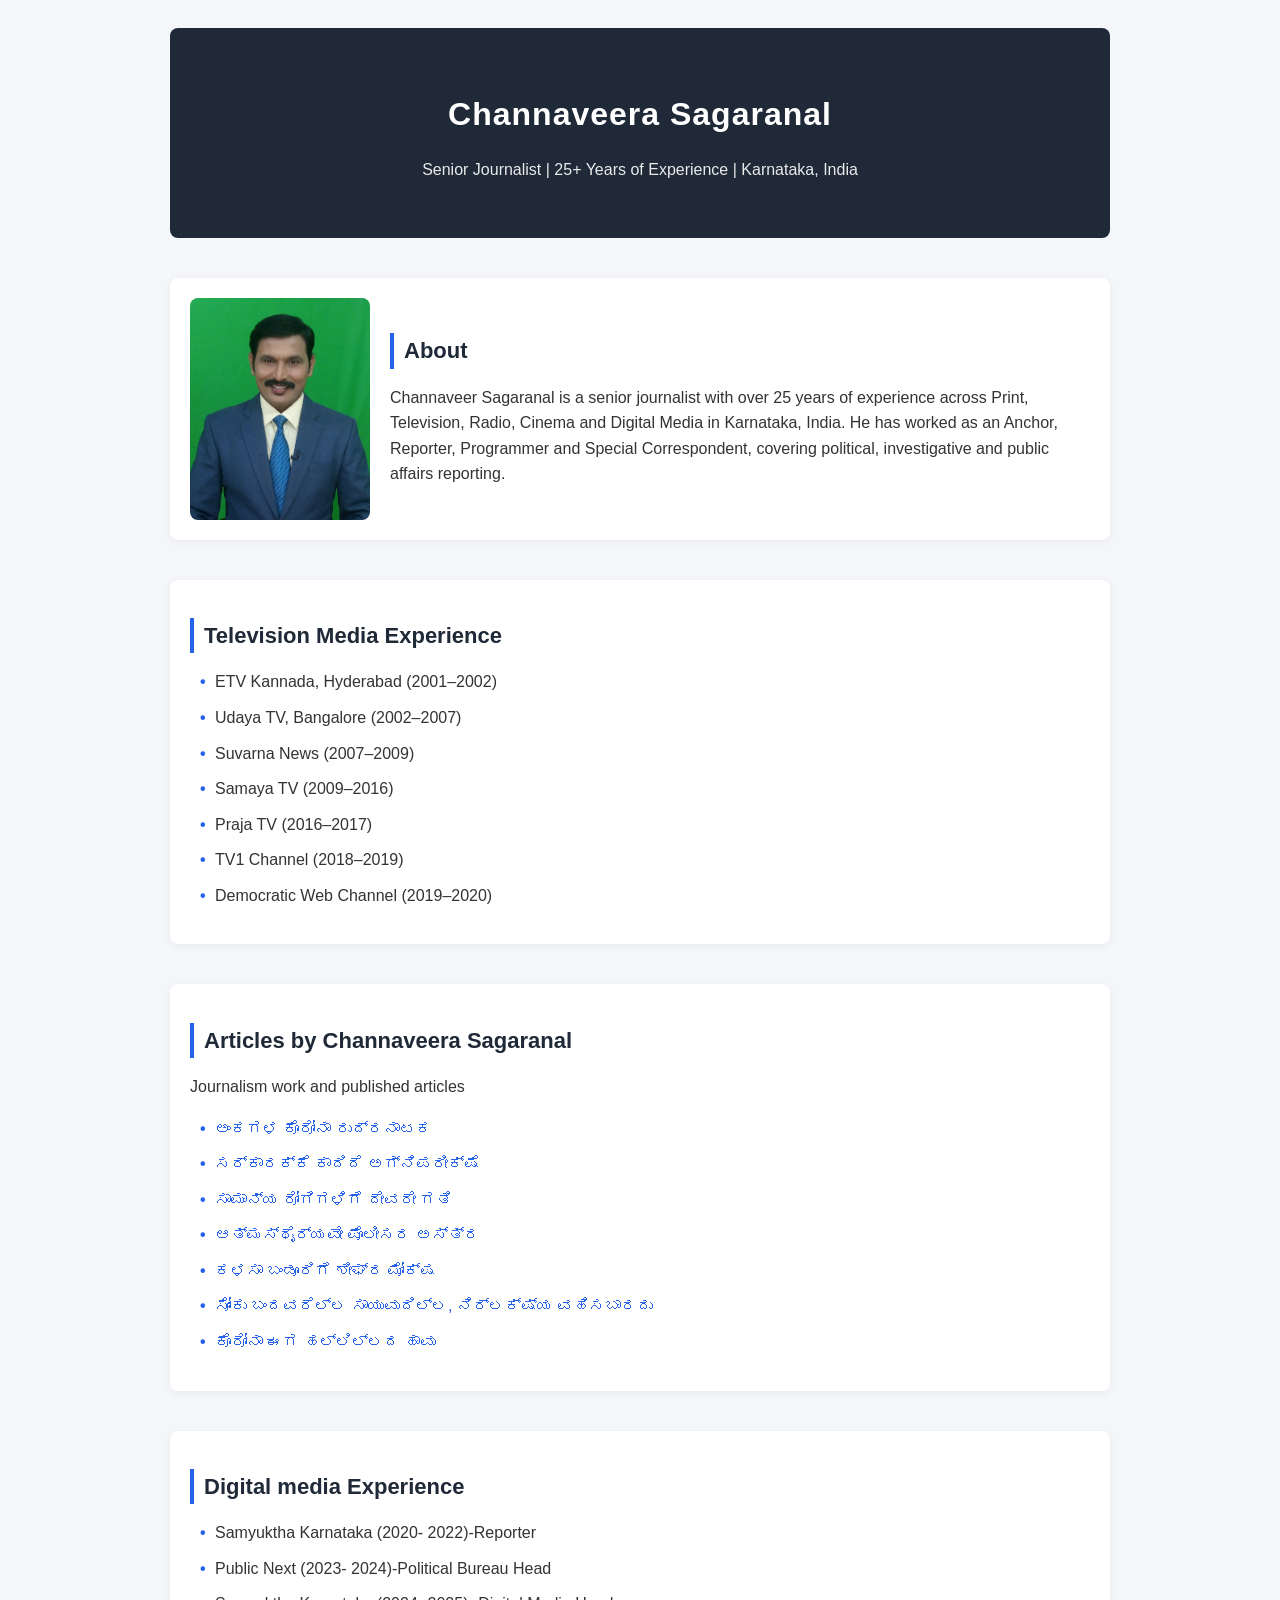
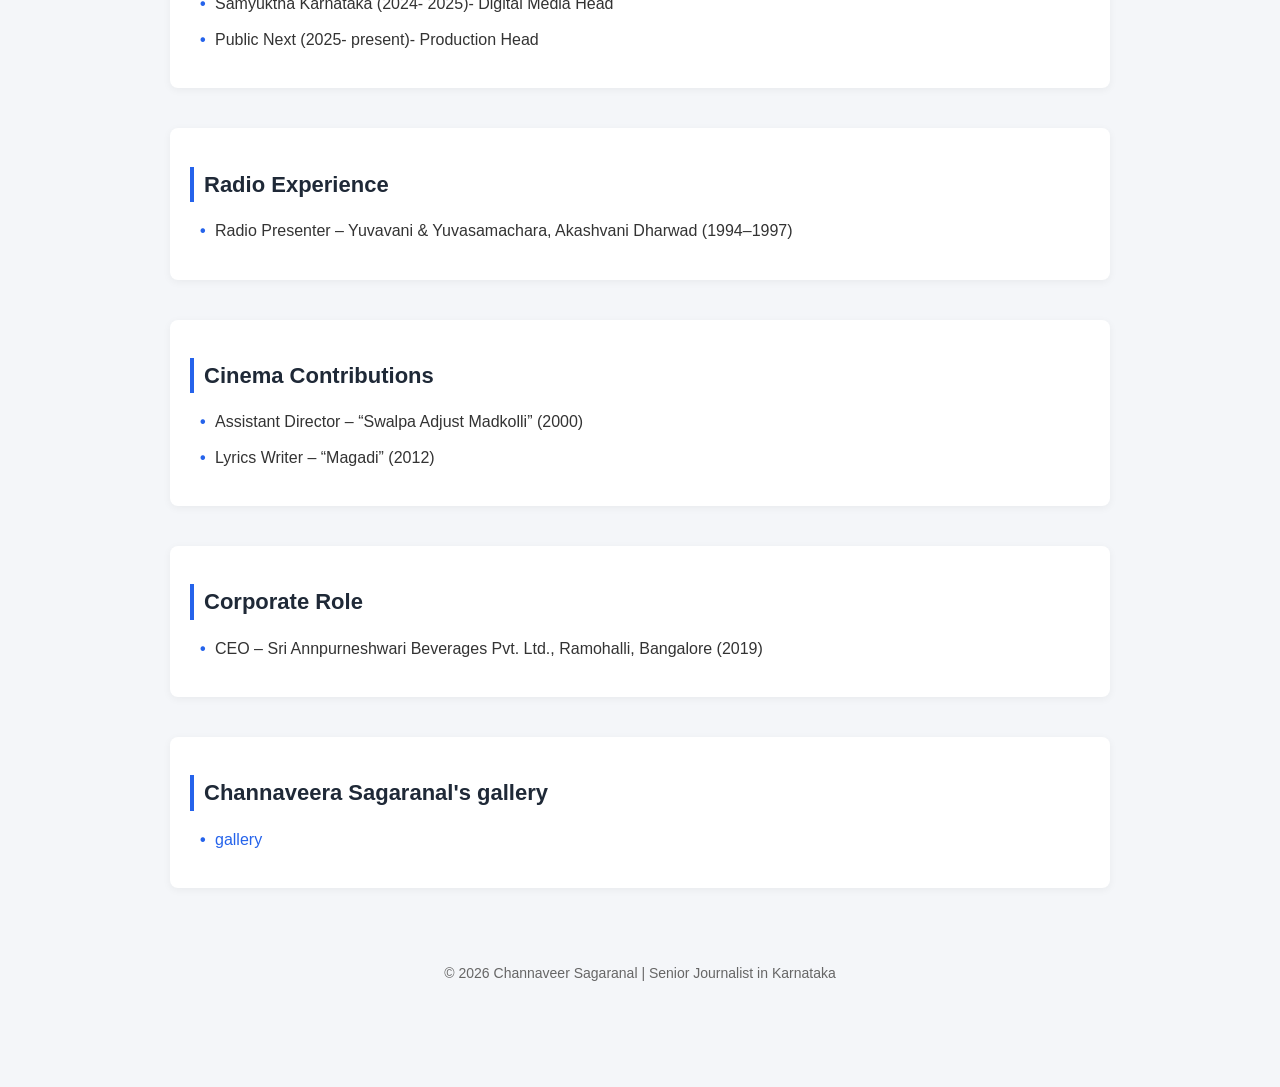
==== commit fe49d761: "removed newf folder" ====
--- a/index.html
+++ b/index.html
@@ -1,4 +1,3 @@
-<<<<<<< HEAD
 <!DOCTYPE html>
 <html lang="en">
 <head>
@@ -129,135 +128,4 @@
 </footer>
 
 </body>
-=======
-<!DOCTYPE html>
-<html lang="en">
-<head>
-    <meta charset="UTF-8">
-    <title>Channaveera Sagaranal – Senior Journalist in Karnataka | 25+ Years Experience</title>
-
-    <meta name="description" content="Channaveera Sagaranal is a senior journalist in Karnataka, India with over 25 years of experience in print, television, radio, cinema and digital media. Currently Special Correspondent at Samyuka Karnataka.">
-    
-    <meta name="author" content="Channaveera Sagaranal">
-    <meta name="viewport" content="width=device-width, initial-scale=1.0">
-    <meta name="robots" content="index, follow">
-
-    <!-- Open Graph -->
-    <meta property="og:title" content="Channaveer Sagaranal – Senior Journalist">
-    <meta property="og:description" content="25+ Years of Journalism Experience in Karnataka, India">
-    <meta property="og:type" content="website">
-
-    <!-- Structured Data -->
-<script type="application/ld+json">
-{
-  "@context": "https://schema.org",
-  "@type": "Person",
-  "name": "Channaveera Sagaranal",
-  "jobTitle": "Senior Journalist",
-  "nationality": "Indian",
-  "url": "https://channaveerasagaranal.com",
-  "sameAs": [
-    "https://www.facebook.com/share/1DcLo7NLi9/",
-    "https://x.com/channaveera2016"
-  ],
-  "image": "https://channaveerasagaranal.com/images/channaveera-sagaranal.jpg"
-}
-</script>
-
-    <link rel="stylesheet" href="style.css">
-</head>
-
-<body>
-
-<header>
-    <h1>Channaveera Sagaranal</h1>
-    <p>Senior Journalist | 25+ Years of Experience | Karnataka, India</p>
-</header>
-
-<section class="about">
-    <img src="/images/profile.jpg" alt="Channaveera Sagaranal Senior Journalist" >
-    <div>
-        <h2>About</h2>
-        <p>
-            Channaveer Sagaranal is a senior journalist with over 25 years of experience 
-            across Print, Television, Radio, Cinema and Digital Media in Karnataka, India. 
-            He has worked as an Anchor, Reporter, Programmer and Special Correspondent, 
-            covering political, investigative and public affairs reporting.
-        </p>
-        
-    </div>
-</section>
-
-
-<section>
-    <h2>Television Media Experience</h2>
-    <ul>
-        <li>ETV Kannada, Hyderabad (2001–2002)</li>
-        <li>Udaya TV, Bangalore (2002–2007)</li>
-        <li>Suvarna News (2007–2009)</li>
-        <li>Samaya TV (2009–2016)</li>
-        <li>Praja TV (2016–2017)</li>
-        <li>TV1 Channel (2018–2019)</li>
-        <li>Democratic Web Channel (2019–2020)</li>
-    </ul>
-</section>
-<section>
-    <h2>Articles by Channaveera Sagaranal</h2>
-    <p>Journalism work and published articles</p>
-    <ul>
-        <li><a href="/images/article4.jpg">ಅಂಕಗಳ ಕೊರೋನಾ ರುದ್ರನಾಟಕ</a></li>
-        <li><a href="/images/article1.jpg">ಸರ್ಕಾರಕ್ಕೆ ಕಾದಿದೆ ಅಗ್ನಿಪರೀಕ್ಷೆ</a></li>
-        <li><a href="/images/article2.jpg">ಸಾಮಾನ್ಯ ರೋಗಿಗಳಿಗೆ ದೇವರೇ ಗತಿ</a></li>
-        <li><a href="/images/article3.jpg">ಆತ್ಮಸ್ಥೈರ್ಯವೇ ಪೊಲೀಸರ ಅಸ್ತ್ರ</a></li>
-        <li><a href="/images/article5.jpg">ಕಳಸಾ ಬಂಡೂರಿಗೆ ಶೀಘ್ರ ಮೋಕ್ಷ</a></li>
-        <li><a href="/images/article6.jpg">ಸೋಂಕು ಬಂದವರೆಲ್ಲ ಸಾಯುವುದಿಲ್ಲ, ನಿರ್ಲಕ್ಷ್ಯ ವಹಿಸಬಾರದು</a></li>
-        <li><a href="/images/article7.jpg">ಕೊರೋನಾ ಈಗ ಹಲ್ಲಿಲ್ಲದ ಹಾವು</a></li>
-
-
-    </ul>
-    
-</section>
-<section>
-    <h2>Digital media Experience</h2>
-    <ul>
-        <li>Samyuktha Karnataka (2020- 2022)-Reporter </li>
-        <li>Public Next (2023- 2024)-Political Bureau Head</li>
-        <li>Samyuktha Karnataka (2024- 2025)- Digital Media Head </li>
-        <li>Public Next (2025- present)- Production Head </li>
-    </ul>
-</section>
-<section>
-    <h2>Radio Experience</h2>
-    <ul>
-        <li>Radio Presenter – Yuvavani & Yuvasamachara, Akashvani Dharwad (1994–1997)</li>
-    </ul>
-</section>
-
-<section>
-    <h2>Cinema Contributions</h2>
-    <ul>
-        <li>Assistant Director – “Swalpa Adjust Madkolli” (2000)</li>
-        <li>Lyrics Writer – “Magadi” (2012)</li>
-    </ul>
-</section>
-
-<section>
-    <h2>Corporate Role</h2>
-    <ul>
-        <li>CEO – Sri Annpurneshwari Beverages Pvt. Ltd., Ramohalli, Bangalore (2019)</li>
-    </ul>
-</section>
-<section>
-    <h2>Channaveera Sagaranal's gallery</h2>
-    <ul>
-        <li><a href="/gallery.html">gallery</a></li>
-    </ul>
-</section> 
-
-<footer>
-    <p>© 2026 Channaveer Sagaranal | Senior Journalist in Karnataka</p>
-</footer>
-
-</body>
->>>>>>> fa9f724e935c125669cb0a5c44527361812b73d6
 </html>
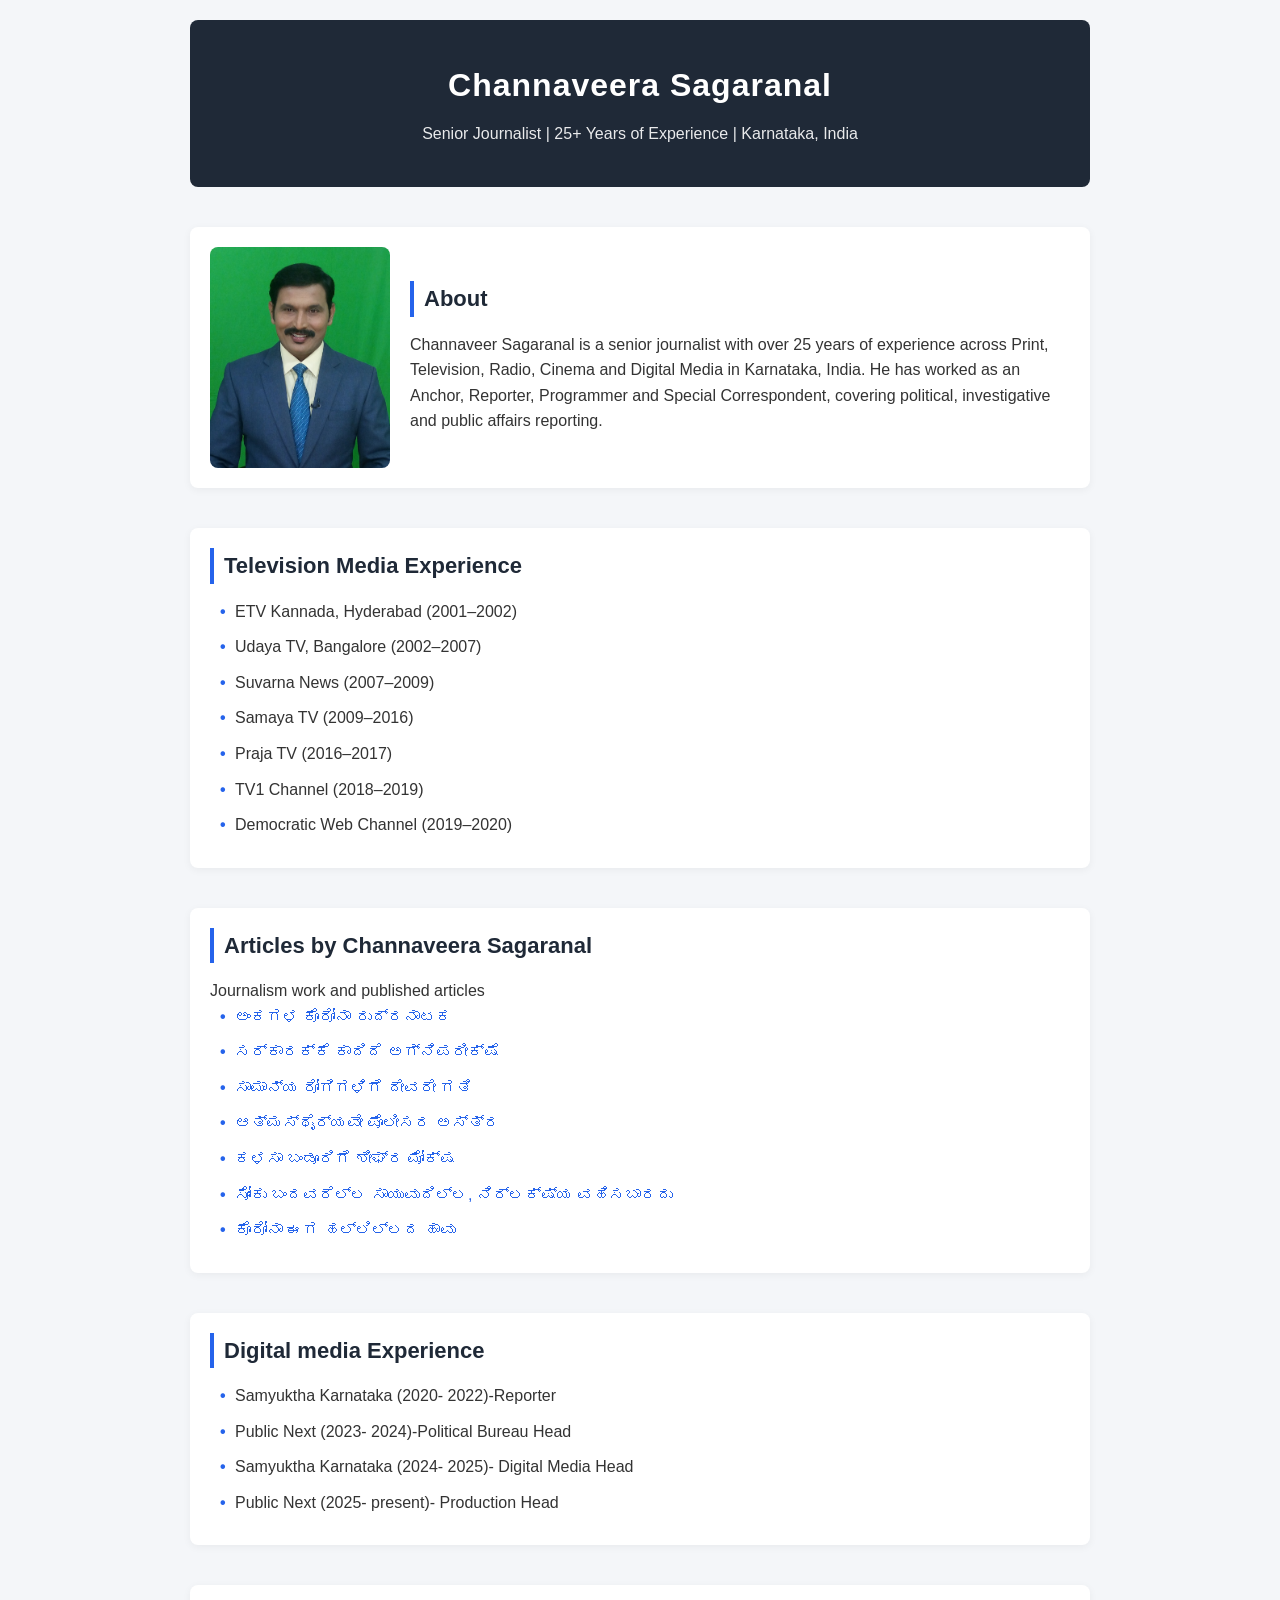
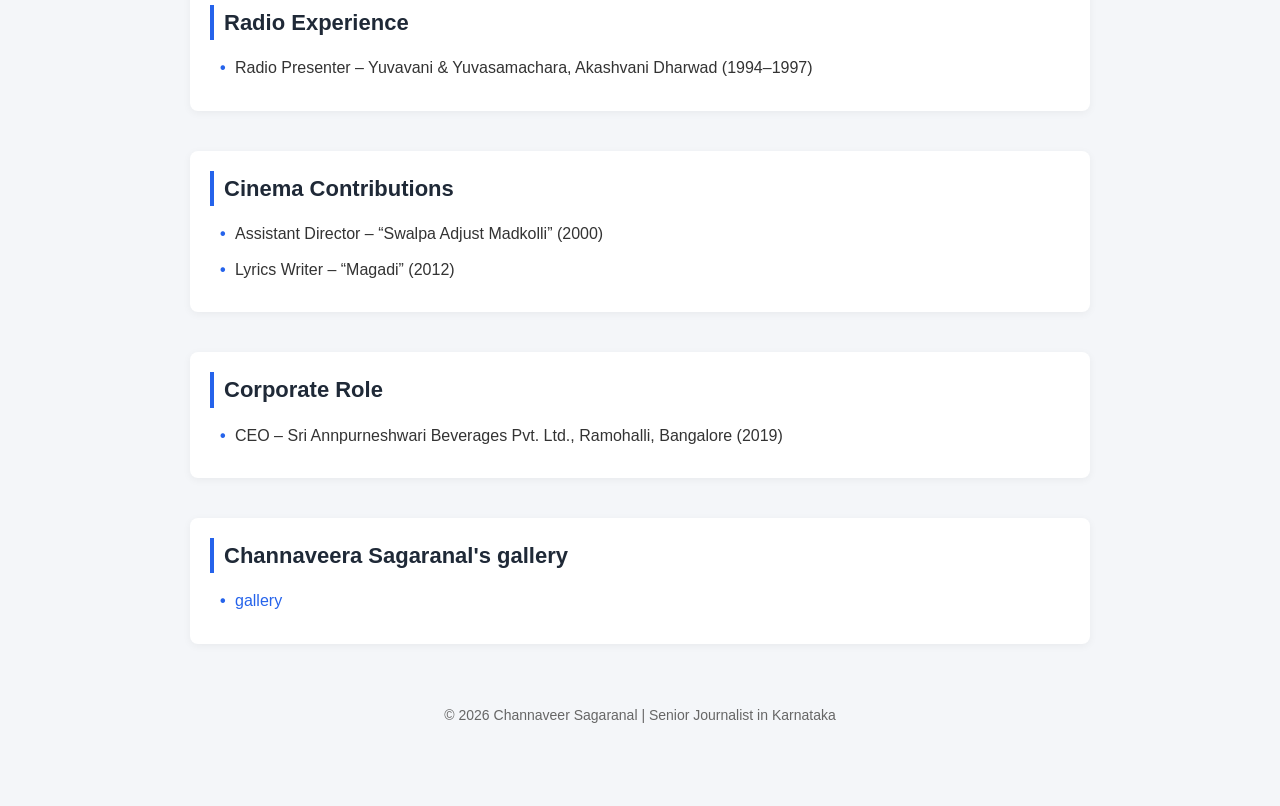
==== commit 6d7e13b3: "modified files again" ====
--- a/index.html
+++ b/index.html
@@ -44,7 +44,7 @@
 </header>
 
 <section class="about">
-    <img src="/images/profile.jpg" alt="Channaveera Sagaranal Senior Journalist" >
+    <img src="images/profile.jpg" alt="Channaveera Sagaranal Senior Journalist" >
     <div>
         <h2>About</h2>
         <p>
@@ -74,13 +74,13 @@
     <h2>Articles by Channaveera Sagaranal</h2>
     <p>Journalism work and published articles</p>
     <ul>
-        <li><a href="/images/article4.jpg">ಅಂಕಗಳ ಕೊರೋನಾ ರುದ್ರನಾಟಕ</a></li>
-        <li><a href="/images/article1.jpg">ಸರ್ಕಾರಕ್ಕೆ ಕಾದಿದೆ ಅಗ್ನಿಪರೀಕ್ಷೆ</a></li>
-        <li><a href="/images/article2.jpg">ಸಾಮಾನ್ಯ ರೋಗಿಗಳಿಗೆ ದೇವರೇ ಗತಿ</a></li>
-        <li><a href="/images/article3.jpg">ಆತ್ಮಸ್ಥೈರ್ಯವೇ ಪೊಲೀಸರ ಅಸ್ತ್ರ</a></li>
-        <li><a href="/images/article5.jpg">ಕಳಸಾ ಬಂಡೂರಿಗೆ ಶೀಘ್ರ ಮೋಕ್ಷ</a></li>
-        <li><a href="/images/article6.jpg">ಸೋಂಕು ಬಂದವರೆಲ್ಲ ಸಾಯುವುದಿಲ್ಲ, ನಿರ್ಲಕ್ಷ್ಯ ವಹಿಸಬಾರದು</a></li>
-        <li><a href="/images/article7.jpg">ಕೊರೋನಾ ಈಗ ಹಲ್ಲಿಲ್ಲದ ಹಾವು</a></li>
+        <li><a href="images/article4.jpg">ಅಂಕಗಳ ಕೊರೋನಾ ರುದ್ರನಾಟಕ</a></li>
+        <li><a href="images/article1.jpg">ಸರ್ಕಾರಕ್ಕೆ ಕಾದಿದೆ ಅಗ್ನಿಪರೀಕ್ಷೆ</a></li>
+        <li><a href="images/article2.jpg">ಸಾಮಾನ್ಯ ರೋಗಿಗಳಿಗೆ ದೇವರೇ ಗತಿ</a></li>
+        <li><a href="images/article3.jpg">ಆತ್ಮಸ್ಥೈರ್ಯವೇ ಪೊಲೀಸರ ಅಸ್ತ್ರ</a></li>
+        <li><a href="images/article5.jpg">ಕಳಸಾ ಬಂಡೂರಿಗೆ ಶೀಘ್ರ ಮೋಕ್ಷ</a></li>
+        <li><a href="images/article6.jpg">ಸೋಂಕು ಬಂದವರೆಲ್ಲ ಸಾಯುವುದಿಲ್ಲ, ನಿರ್ಲಕ್ಷ್ಯ ವಹಿಸಬಾರದು</a></li>
+        <li><a href="images/article7.jpg">ಕೊರೋನಾ ಈಗ ಹಲ್ಲಿಲ್ಲದ ಹಾವು</a></li>
 
 
     </ul>
@@ -119,7 +119,7 @@
 <section>
     <h2>Channaveera Sagaranal's gallery</h2>
     <ul>
-        <li><a href="/gallery.html">gallery</a></li>
+        <li><a href="gallery.html">gallery</a></li>
     </ul>
 </section> 
 
--- a/style.css
+++ b/style.css
@@ -1,4 +1,3 @@
-<<<<<<< HEAD
 /* Reset */
 * {
     margin: 0;
@@ -129,136 +128,4 @@
     header h1 {
         font-size: 26px;
     }
-=======
-/* Reset */
-* {
-    margin: 0;
-    padding: 0;
-    box-sizing: border-box;
-}
-
-/* Body */
-body {
-    font-family: 'Segoe UI', Arial, sans-serif;
-    line-height: 1.6;
-    background-color: #f4f6f9;
-    color: #333;
-    padding: 20px;
-}
-
-/* Container */
-section, header, footer {
-    max-width: 900px;
-    margin: auto;
-    margin-bottom: 40px;
-}
-
-/* Header */
-header {
-    text-align: center;
-    padding: 40px 20px;
-    background-color: #1f2937;
-    color: white;
-    border-radius: 8px;
-}
-header:hover{
-    background-color:black;
-}
-header h1 {
-    font-size: 32px;
-    margin-bottom: 10px;
-    letter-spacing: 1px;
-}
-
-header p {
-    font-size: 16px;
-    opacity: 0.9;
-}
-
-/* Section Titles */
-h2 {
-    font-size: 22px;
-    margin-bottom: 15px;
-    color: #1f2937;
-    border-left: 4px solid #2563eb;
-    padding-left: 10px;
-}
-
-/* Lists */
-ul {
-    list-style: none;
-    padding-left: 10px;
-}
-
-ul li {
-    margin-bottom: 10px;
-    padding-left: 15px;
-    position: relative;
-}
-
-ul li::before {
-    content: "•";
-    color: #2563eb;
-    font-weight: bold;
-    position: absolute;
-    left: 0;
-}
-
-/* About Section */
-.about {
-    display: flex;
-    align-items: center;
-    gap: 20px;
-    background: white;
-    padding: 20px;
-    border-radius: 8px;
-    box-shadow: 0 2px 8px rgba(0,0,0,0.05);
-}
-
-.about img {
-    width: 180px;
-    border-radius: 8px;
-}
-
-/* Sections */
-section {
-    background: white;
-    padding: 20px;
-    border-radius: 8px;
-    box-shadow: 0 2px 8px rgba(0,0,0,0.05);
-}
-
-/* Links */
-a {
-    color: #2563eb;
-    text-decoration: none;
-}
-
-a:hover {
-    text-decoration: underline;
-}
-
-/* Footer */
-footer {
-    text-align: center;
-    font-size: 14px;
-    color: #666;
-    padding: 20px;
-}
-
-/* Mobile Responsive */
-@media (max-width: 768px) {
-    .about {
-        flex-direction: column;
-        text-align: center;
-    }
-
-    .about img {
-        width: 140px;
-    }
-
-    header h1 {
-        font-size: 26px;
-    }
->>>>>>> fa9f724e935c125669cb0a5c44527361812b73d6
 }
